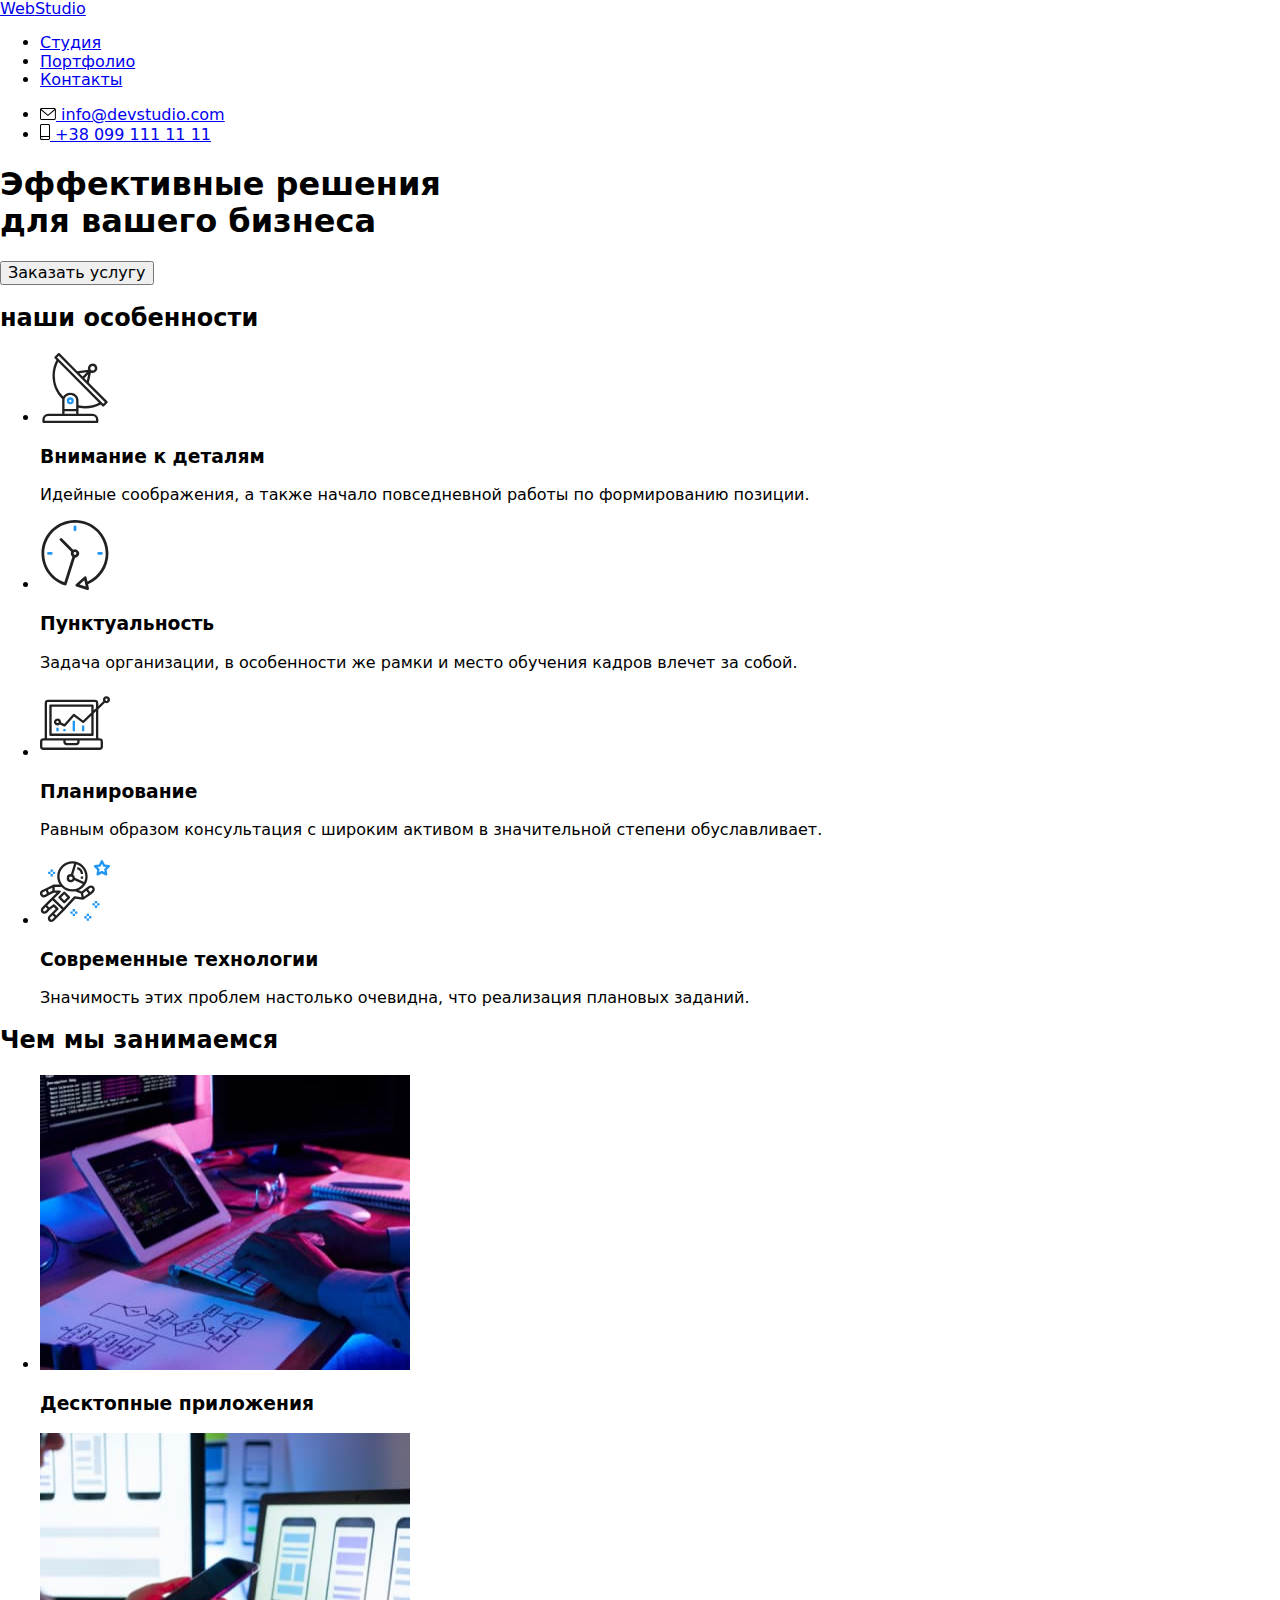
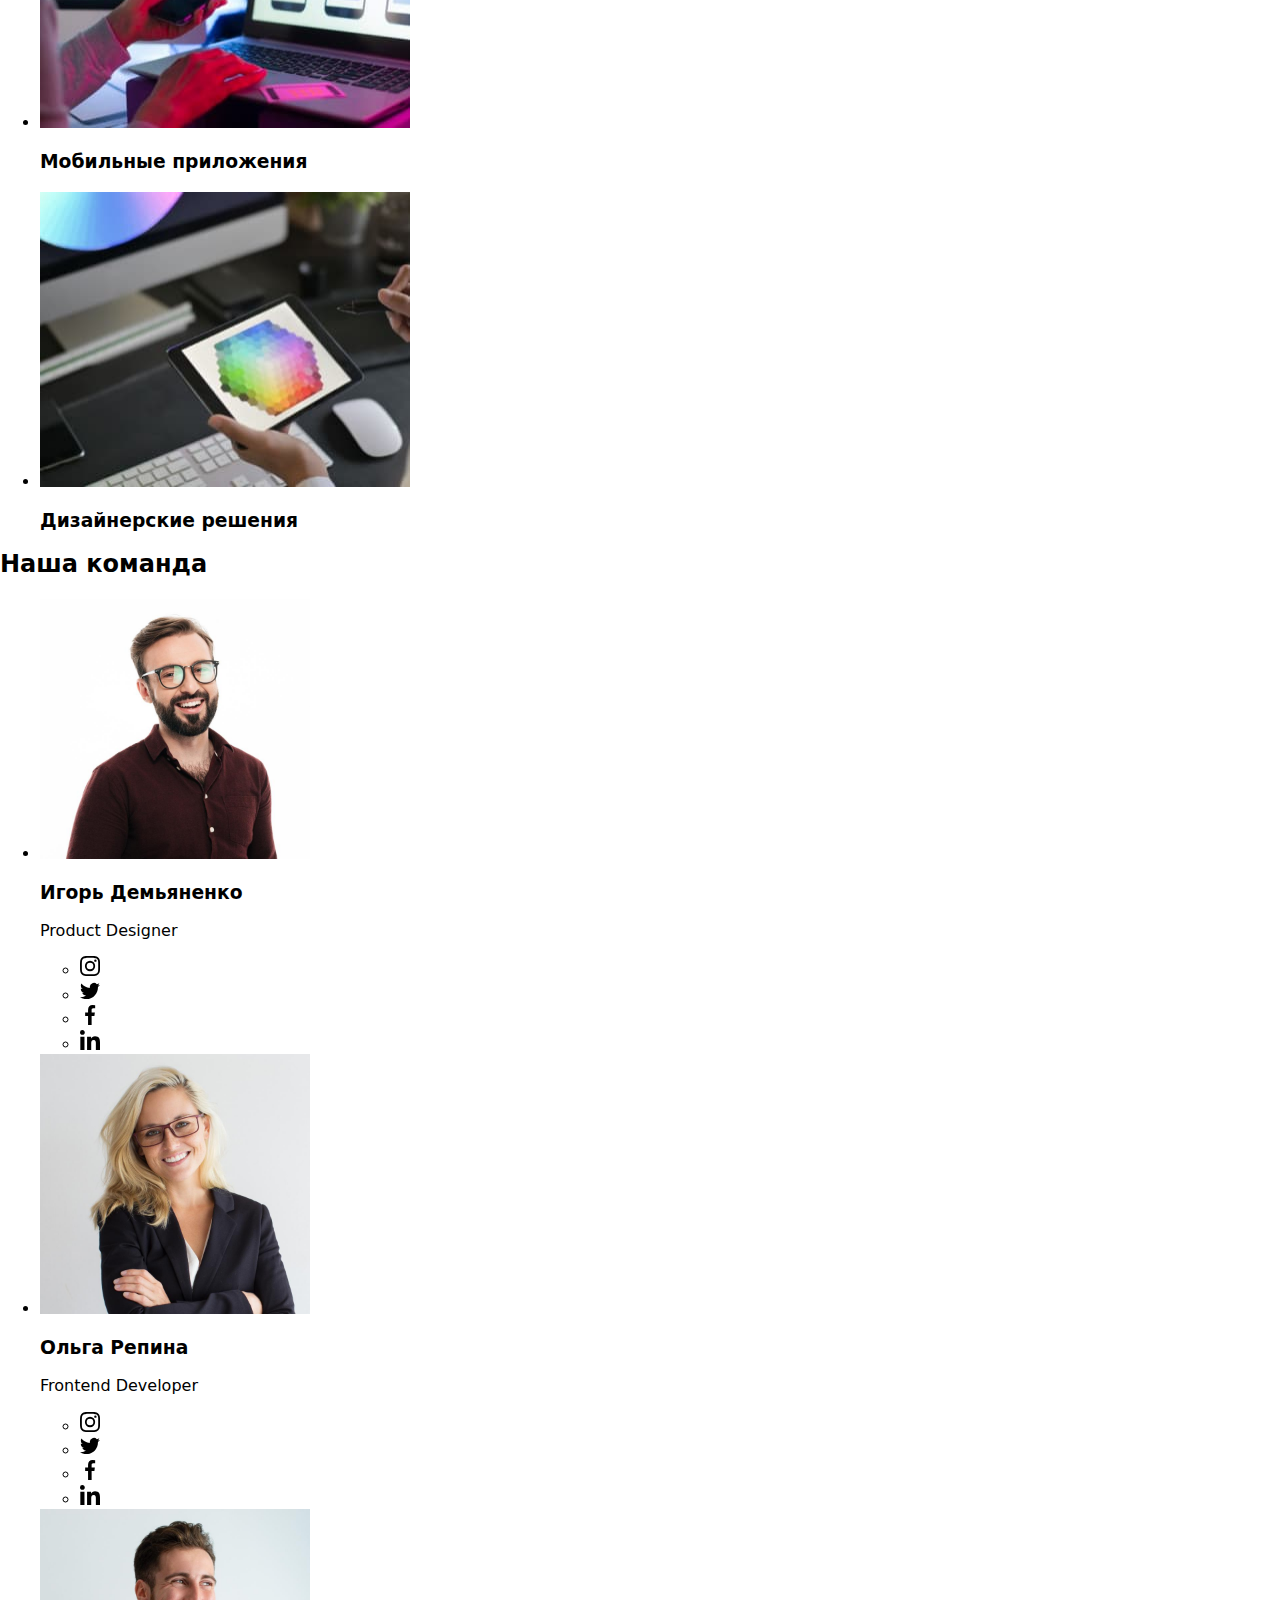
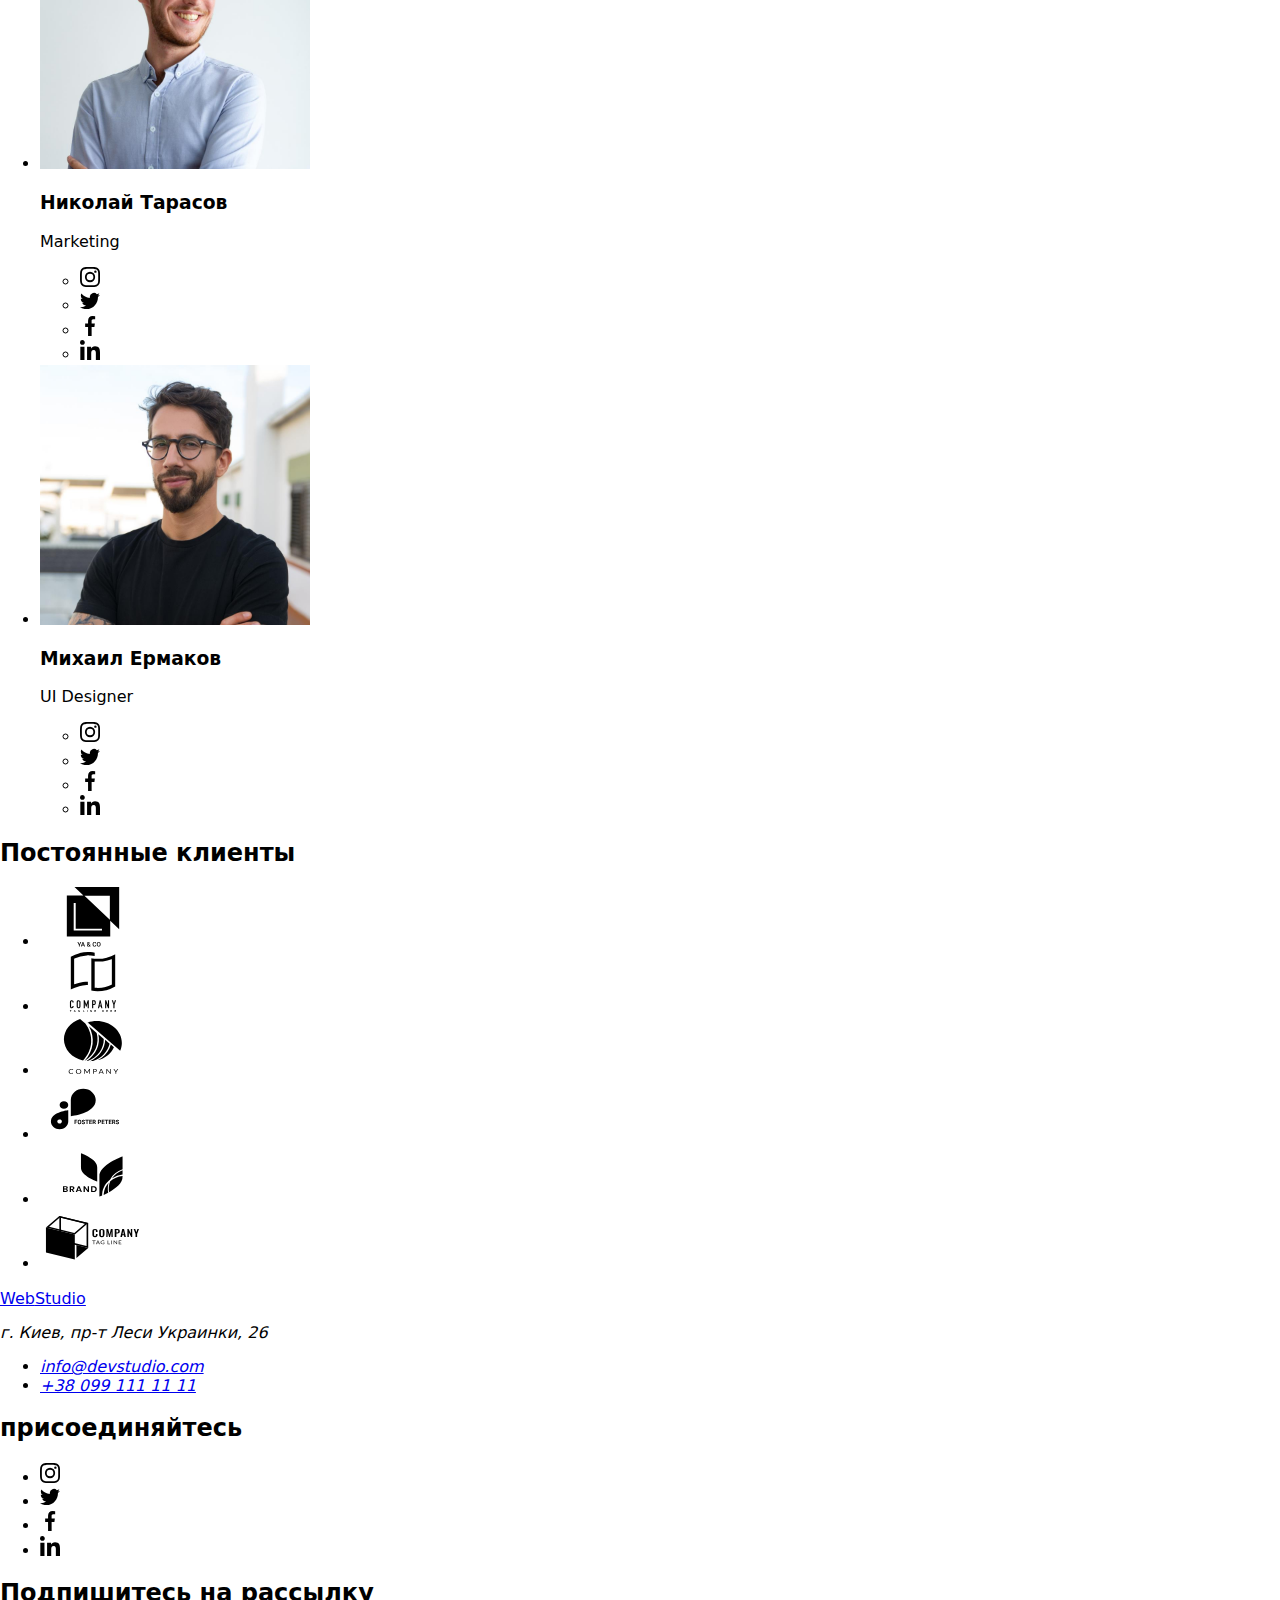
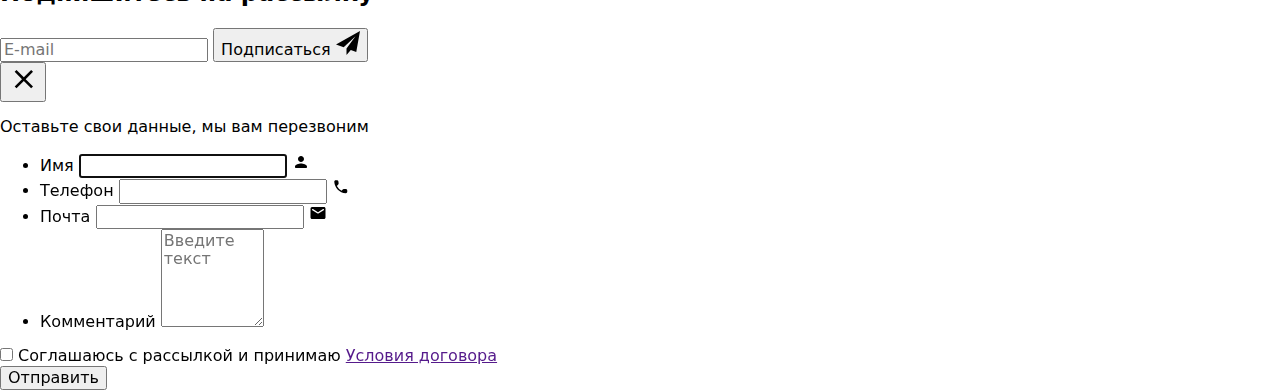
==== index.html @ 774d5e50 "17/06/22" ====
<!DOCTYPE html>
<html lang="ru">
  <head>
    <meta charset="UTF-8" />
    <meta http-equiv="X-UA-Compatible" content="IE=edge" />
    <meta name="viewport" content="width=device-width, initial-scale=1.0" />
    <link
      rel="stylesheet"
      href="https://cdnjs.cloudflare.com/ajax/libs/modern-normalize/1.1.0/modern-normalize.css"
    />
    <link rel="stylesheet" href="CSS/main.min.css" />
    <link rel="preconnect" href="https://fonts.googleapis.com" />
    <link rel="preconnect" href="https://fonts.gstatic.com" crossorigin />
    <link rel="preconnect" href="https://fonts.googleapis.com" />
    <link rel="preconnect" href="https://fonts.gstatic.com" crossorigin />
    <link rel="preconnect" href="https://fonts.googleapis.com" />
    <link rel="preconnect" href="https://fonts.gstatic.com" crossorigin />
    <link
      href="https://fonts.googleapis.com/css2?family=Raleway:wght@700&family=Roboto:wght@400;500;700;900&display=swap"
      rel="stylesheet"
    />
    <title>Home_work_7</title>
  </head>
  <body>
    <!--header-->
    <header class="header">
      <div class="header-container container">
        <a class="text-logo" href="./index.html">
          Web<span class="text-logo__black">Studio</span>
        </a>
        <nav>
          <ul class="navigate">
            <li class="navigate__item">
              <a href="./index.html" class="navigate__link active">Студия</a>
            </li>
            <li class="navigate__item">
              <a href="./portfolio.html" class="navigate__link">Портфолио</a>
            </li>
            <li class="navigate__item">
              <a href="#contacts" class="navigate__link">Контакты</a>
            </li>
          </ul>
        </nav>
        <ul class="header-contact">
          <li class="header-contact__item">
            <a class="header-contact__link" href="mailto:info@devstudio.com">
              <svg width="16" height="12" class="header-contact__icon">
                <use href="./images/sprite.svg#envelope"></use>
              </svg>
              info@devstudio.com</a
            >
          </li>
          <li class="header-contact__item">
            <a class="header-contact__link" href="tel:+380991111111"
              ><svg width="10" height="16" class="header-contact__icon">
                <use href="./images/sprite.svg#smartphone"></use>
              </svg>
              +38 099 111 11 11</a
            >
          </li>
        </ul>
      </div>
    </header>
    <main>
      <!--block with button-->
      <section class="section-main">
        <div class="container">
          <h1 class="section-main__title">
            Эффективные решения <br />
            для вашего бизнеса
          </h1>
          <button data-modal-open class="section-main__button" type="button">
            Заказать услугу
          </button>
        </div>
      </section>
      <!--difference-->
      <section class="section-difference">
        <div class="container">
          <h2 class="visually-hidden">наши особенности</h2>
          <ul class="differens-list">
            <li class="differens-list__item">
              <div class="differens-list__icon-box">
                <svg class="differens-list__icon" width="70" height="70">
                  <use href="./images/sprite.svg#antenna"></use>
                </svg>
              </div>
              <h3 class="differens-list__title">Внимание к деталям</h3>
              <p class="differens-list__paragraph">
                Идейные соображения, а также начало повседневной работы по
                формированию позиции.
              </p>
            </li>
            <li class="differens-list__item">
              <div class="differens-list__icon-box">
                <svg class="differens-list__icon" width="70" height="70">
                  <use href="./images/sprite.svg#clock"></use>
                </svg>
              </div>
              <h3 class="differens-list__title">Пунктуальность</h3>
              <p class="differens-list__paragraph">
                Задача организации, в особенности же рамки и место обучения
                кадров влечет за собой.
              </p>
            </li>
            <li class="differens-list__item">
              <div class="differens-list__icon-box">
                <svg class="differens-list__icon" width="70" height="70">
                  <use href="./images/sprite.svg#diagram"></use>
                </svg>
              </div>
              <h3 class="differens-list__title">Планирование</h3>
              <p class="differens-list__paragraph">
                Равным образом консультация с широким активом в значительной
                степени обуславливает.
              </p>
            </li>
            <li class="differens-list__item">
              <div class="differens-list__icon-box">
                <svg class="differens-list__icon" width="70" height="70">
                  <use href="./images/sprite.svg#astronaut"></use>
                </svg>
              </div>
              <h3 class="differens-list__title">Современные технологии</h3>
              <p class="differens-list__paragraph">
                Значимость этих проблем настолько очевидна, что реализация
                плановых заданий.
              </p>
            </li>
          </ul>
        </div>
      </section>
      <!--Чем мы занимаемся-->
      <section class="what-are-we-doing-section">
        <div class="container">
          <h2 class="what-are-we-doing-section__title">Чем мы занимаемся</h2>
          <ul class="what-are-we-doing-list">
            <li class="what-are-we-doing-list__item">
              <div class="what-are-we-doing-list__thumb">
                <img
                  class="what-are-diong-list__image"
                  src="images/coding.jpg"
                  alt="coding"
                  height="295"
                  width="370"
                />
                <div class="what-are-we-doing-list__text-box">
                  <h3 class="what-are-we-doing-list__text">
                    Десктопные приложения
                  </h3>
                </div>
              </div>
            </li>
            <li class="what-are-we-doing-list__item">
              <div class="what-are-we-doing-list__thumb">
                <img
                  class="what-are-diong-list__image"
                  src="images/mobile-dev.jpg"
                  height="295"
                  width="370"
                  alt="mobile develop"
                />
                <div class="what-are-we-doing-list__text-box">
                  <h3 class="what-are-we-doing-list__text">
                    Мобильные приложения
                  </h3>
                </div>
              </div>
            </li>
            <li class="what-are-we-doing-list__item">
              <div class="what-are-we-doing-list__thumb">
                <img
                  class="what-are-diong-list__image"
                  src="images/color-palet.jpg "
                  height="295"
                  width="370"
                  alt="creative-artist-web-design-with-working-colour-selection-graphic-tablet"
                />
                <div class="what-are-we-doing-list__text-box">
                  <h3 class="what-are-we-doing-list__text">
                    Дизайнерские решения
                  </h3>
                </div>
              </div>
            </li>
          </ul>
        </div>
      </section>
      <!--team-->
      <section class="section-team">
        <div class="container">
          <h2 class="section-team__header">Наша команда</h2>
          <ul class="team-list">
            <li class="team-list__item">
              <img
                class="team-list__photo"
                src="images/igor_demjanenko.jpg"
                height="260"
                width="270"
                alt="demjanenko.jpg"
              />
              <div class="team-list__co-worker-info">
                <h3 class="team-list__co-worker-name">Игорь Демьяненко</h3>
                <p class="team-list__co-worker-position" lang="en">
                  Product Designer
                </p>
                <ul class="team-social">
                  <li class="team-social__item">
                    <a class="team-social__logo" href="">
                      <svg width="20" height="20" class="team-social__icon">
                        <use href="./images/sprite.svg#instagram1"></use>
                      </svg>
                    </a>
                  </li>
                  <li class="team-social__item">
                    <a class="team-social__logo" href="">
                      <svg width="20" height="20" class="team-social__icon">
                        <use href="./images/sprite.svg#twitter1"></use>
                      </svg>
                    </a>
                  </li>
                  <li class="team-social__item">
                    <a class="team-social__logo" href="">
                      <svg width="20" height="20" class="team-social__icon">
                        <use href="./images/sprite.svg#facebook1"></use>
                      </svg>
                    </a>
                  </li>
                  <li class="team-social__item">
                    <a class="team-social__logo" href="">
                      <svg width="20" height="20" class="team-social__icon">
                        <use href="./images/sprite.svg#linkedin1"></use>
                      </svg>
                    </a>
                  </li>
                </ul>
              </div>
            </li>
            <li class="team-list__item">
              <img
                class="team-list__photo"
                src="images/olga_repina.jpg"
                height="260"
                width="270"
                alt="olga_repina"
              />
              <div class="team-list__co-worker-info">
                <h3 class="team-list__co-worker-name">Ольга Репина</h3>
                <p class="team-list__co-worker-position" lang="en">
                  Frontend Developer
                </p>
                <ul class="team-social list">
                  <li class="team-social__item">
                    <a class="team-social__logo" href="">
                      <svg width="20" height="20" class="team-social__icon">
                        <use href="./images/sprite.svg#instagram1"></use>
                      </svg>
                    </a>
                  </li>
                  <li class="team-social__item">
                    <a class="team-social__logo" href="">
                      <svg width="20" height="20" class="team-social__icon">
                        <use href="./images/sprite.svg#twitter1"></use>
                      </svg>
                    </a>
                  </li>
                  <li class="team-social__item">
                    <a class="team-social__logo" href="">
                      <svg width="20" height="20" class="team-social__icon">
                        <use href="./images/sprite.svg#facebook1"></use>
                      </svg>
                    </a>
                  </li>
                  <li class="team-social__item">
                    <a class="team-social__logo" href="">
                      <svg width="20" height="20" class="team-social__icon">
                        <use href="./images/sprite.svg#linkedin1"></use>
                      </svg>
                    </a>
                  </li>
                </ul>
              </div>
            </li>
            <li class="team-list__item">
              <img
                class="team-list__photo"
                src="images/nikolay_tarasov.jpg"
                height="260"
                width="270"
                alt="nikolay_tarasov"
              />
              <div class="team-list__co-worker-info">
                <h3 class="team-list__co-worker-name">Николай Тарасов</h3>
                <p class="team-list__co-worker-position" lang="en">Marketing</p>
                <ul class="team-social list">
                  <li class="team-social__item">
                    <a class="team-social__logo" href="">
                      <svg width="20" height="20" class="team-social__icon">
                        <use href="./images/sprite.svg#instagram1"></use>
                      </svg>
                    </a>
                  </li>
                  <li class="team-social__item">
                    <a class="team-social__logo" href="">
                      <svg width="20" height="20" class="team-social__icon">
                        <use href="./images/sprite.svg#twitter1"></use>
                      </svg>
                    </a>
                  </li>
                  <li class="team-social__item">
                    <a class="team-social__logo" href="">
                      <svg width="20" height="20" class="team-social__icon">
                        <use href="./images/sprite.svg#facebook1"></use>
                      </svg>
                    </a>
                  </li>
                  <li class="team-social__item">
                    <a class="team-social__logo" href="">
                      <svg width="20" height="20" class="team-social__icon">
                        <use href="./images/sprite.svg#linkedin1"></use>
                      </svg>
                    </a>
                  </li>
                </ul>
              </div>
            </li>
            <li class="team-list__item">
              <img
                class="team-list__photo"
                src="images/mihail_ermakov.jpg"
                height="260"
                width="270"
                alt="mihail_ermakov"
              />
              <div class="team-list__co-worker-info">
                <h3 class="team-list__co-worker-name">Михаил Ермаков</h3>
                <p class="team-list__co-worker-position" lang="en">
                  UI Designer
                </p>
                <ul class="team-social list">
                  <li class="team-social__item">
                    <a class="team-social__logo" href="">
                      <svg width="20" height="20" class="team-social__icon">
                        <use href="./images/sprite.svg#instagram1"></use>
                      </svg>
                    </a>
                  </li>
                  <li class="team-social__item">
                    <a class="team-social__logo" href="">
                      <svg width="20" height="20" class="team-social__icon">
                        <use href="./images/sprite.svg#twitter1"></use>
                      </svg>
                    </a>
                  </li>
                  <li class="team-social__item">
                    <a class="team-social__logo" href="">
                      <svg width="20" height="20" class="team-social__icon">
                        <use href="./images/sprite.svg#facebook1"></use>
                      </svg>
                    </a>
                  </li>
                  <li class="team-social__item">
                    <a class="team-social__logo" href="">
                      <svg width="20" height="20" class="team-social__icon">
                        <use href="./images/sprite.svg#linkedin1"></use>
                      </svg>
                    </a>
                  </li>
                </ul>
              </div>
            </li>
          </ul>
        </div>
      </section>
      <section class="section-clients">
        <div class="container">
          <h2 class="section-clients__title">Постоянные клиенты</h2>
          <ul class="our-clients-list">
            <li class="our-clients-list__item">
              <a class="our-clients-list__link" href="">
                <svg width="106" height="60" class="our-clients-list__logo">
                  <use href="./images/sprite.svg#client1-logo"></use>
                </svg>
              </a>
            </li>
            <li class="our-clients-list__item">
              <a class="our-clients-list__link" href="">
                <svg width="106" height="60" class="our-clients-list__logo">
                  <use href="./images/sprite.svg#client2-logo"></use>
                </svg>
              </a>
            </li>
            <li class="our-clients-list__item">
              <a class="our-clients-list__link" href="">
                <svg width="106" height="60" class="our-clients-list__logo">
                  <use href="./images/sprite.svg#client3-logo"></use>
                </svg>
              </a>
            </li>
            <li class="our-clients-list__item">
              <a class="our-clients-list__link" href="">
                <svg width="106" height="60" class="our-clients-list__logo">
                  <use href="./images/sprite.svg#client4-logo"></use>
                </svg>
              </a>
            </li>
            <li class="our-clients-list__item">
              <a class="our-clients-list__link" href="">
                <svg width="106" height="60" class="our-clients-list__logo">
                  <use href="./images/sprite.svg#client5-logo"></use>
                </svg>
              </a>
            </li>
            <li class="our-clients-list__item">
              <a class="our-clients-list__link" href="">
                <svg width="106" height="60" class="our-clients-list__logo">
                  <use href="./images/sprite.svg#client6-logo"></use>
                </svg>
              </a>
            </li>
          </ul>
        </div>
      </section>
    </main>
    <!--footer-->
    <footer class="footer">
      <div class="footer-container">
        <div class="footer-contact-block">
          <a
            class="text-logo footer-contact-block__text-logo"
            href="./index.html"
          >
            Web<span class="text-logo--white-color">Studio</span>
          </a>
          <address class="footer-contact-address">
            <p class="footer-contact-address__phisical-address">
              г. Киев, пр-т Леси Украинки, 26
            </p>
            <ul class="footer-contact-address-list">
              <li class="footer-contact-address-list__contact-item">
                <a
                  class="footer-contact-address-list__contact-link"
                  href="mailto:info@devstudio.com"
                  >info@devstudio.com</a
                >
              </li>
              <li class="footer-contact-address-list__contact-item">
                <a
                  class="footer-contact-address-list__contact-link"
                  href="tel:+380991111111"
                  >+38 099 111 11 11</a
                >
              </li>
            </ul>
          </address>
        </div>
        <div class="invite-footer">
          <h2 class="invite-footer__title">присоединяйтесь</h2>
          <ul class="invite-footer__list list">
            <li class="item">
              <a class="social-link-invite" href="">
                <svg width="20" height="20" class="social-link-invite__icon">
                  <use href="./images/sprite.svg#instagram1"></use>
                </svg>
              </a>
            </li>
            <li class="item">
              <a class="social-link-invite" href="">
                <svg width="20" height="20" class="social-link-invite__icon">
                  <use href="./images/sprite.svg#twitter1"></use>
                </svg>
              </a>
            </li>
            <li class="item">
              <a class="social-link-invite" href="">
                <svg width="20" height="20" class="social-link-invite__icon">
                  <use href="./images/sprite.svg#facebook1"></use>
                </svg>
              </a>
            </li>
            <li class="item">
              <a class="social-link-invite" href="">
                <svg width="20" height="20" class="social-link-invite__icon">
                  <use href="./images/sprite.svg#linkedin1"></use>
                </svg>
              </a>
            </li>
          </ul>
        </div>
        <form class="footer-subscribe-form">
          <h2 class="footer-subscribe-form__title">Подпишитесь на рассылку</h2>

          <div class="footer-subscribe-form__block">
            <input
              type="email"
              name="mail"
              id="mail"
              placeholder="E-mail"
              class="footer-subscribe-form__input"
            />
            <button class="button-footer" type="submit">
              Подписаться
              <svg class="button-footer__icon" width="24" height="24">
                <use href="./images/sprite.svg#icon-send"></use>
              </svg>
            </button>
          </div>
        </form>
      </div>
    </footer>
    <div data-modal class="backdrop is-hidden">
      <div class="modal">
        <button data-modal-close class="modal__close-button" type="button">
          <svg class="btn-modal-close__icon" width="30" height="30">
            <use href="./images/sprite.svg#close-ico"></use>
          </svg>
        </button>
        <form class="modal-form">
          <p class="modal-form__header">
            Оставьте свои данные, мы вам перезвоним
          </p>
          <ul class="modal-form__list">
            <li class="modal-form__item">
              <label class="modal-form__lable" for="name">Имя</label>
              <input
                class="modal-form__input"
                type="text"
                name="name"
                id="name"
                autofocus
              />
              <svg
                class="modal-form__modal-contact-icon"
                width="18"
                height="18"
              >
                <use href="./images/sprite.svg#icon-person-ico"></use>
              </svg>
            </li>
            <li class="modal-form__item">
              <label class="modal-form__lable for="tel">Телефон</label>
              <input
                class="modal-form__input"
                type="tel"
                name="tel"
                id="tel"
                placeholder=""
              />
              <svg
                class="modal-form__modal-contact-icon"
                width="18"
                height="18"
              >
                <use href="./images/sprite.svg#icon-phone-ico"></use>
              </svg>
            </li>
            <li class="modal-form__item">
              <label class="modal-form__lable for="e-mail">Почта</label>
              <input
                class="modal-form__input"
                type="email"
                name="mail"
                id="e-mail"
                placeholder=""
              />
              <svg
                class="modal-form__modal-contact-icon"
                width="18"
                height="18"
              >
                <use href="./images/sprite.svg#icon-email-ico"></use>
              </svg>
            </li>
            <li class="modal-form__item">
              <label class="modal-form__lable for="comment">Комментарий</label>
              <textarea
                rows="5"
                cols="10"
                class="modal-form__comment"
                name="comment"
                id="comment"
                placeholder="Введите текст"
              ></textarea>
            </li>
          </ul>
          <div class="check-box-modal">
            <label class="check-box-modal__text">
              <input class="check-box-modal__checkbox visually-hidden" type="checkbox" name="policy" />
              <span class="check-box-modal__icon-check"> </span> Соглашаюсь с рассылкой и
              принимаю <a class="check-box-modal__link" href=""> Условия договора</a></label
            >
          </div>
          <button class="modal-form-button-submit" type="submit">
            Отправить
          </button>
        </form>
      </div>
    </div>
    <script src="./js/modal.js"></script>
  </body>
</html>
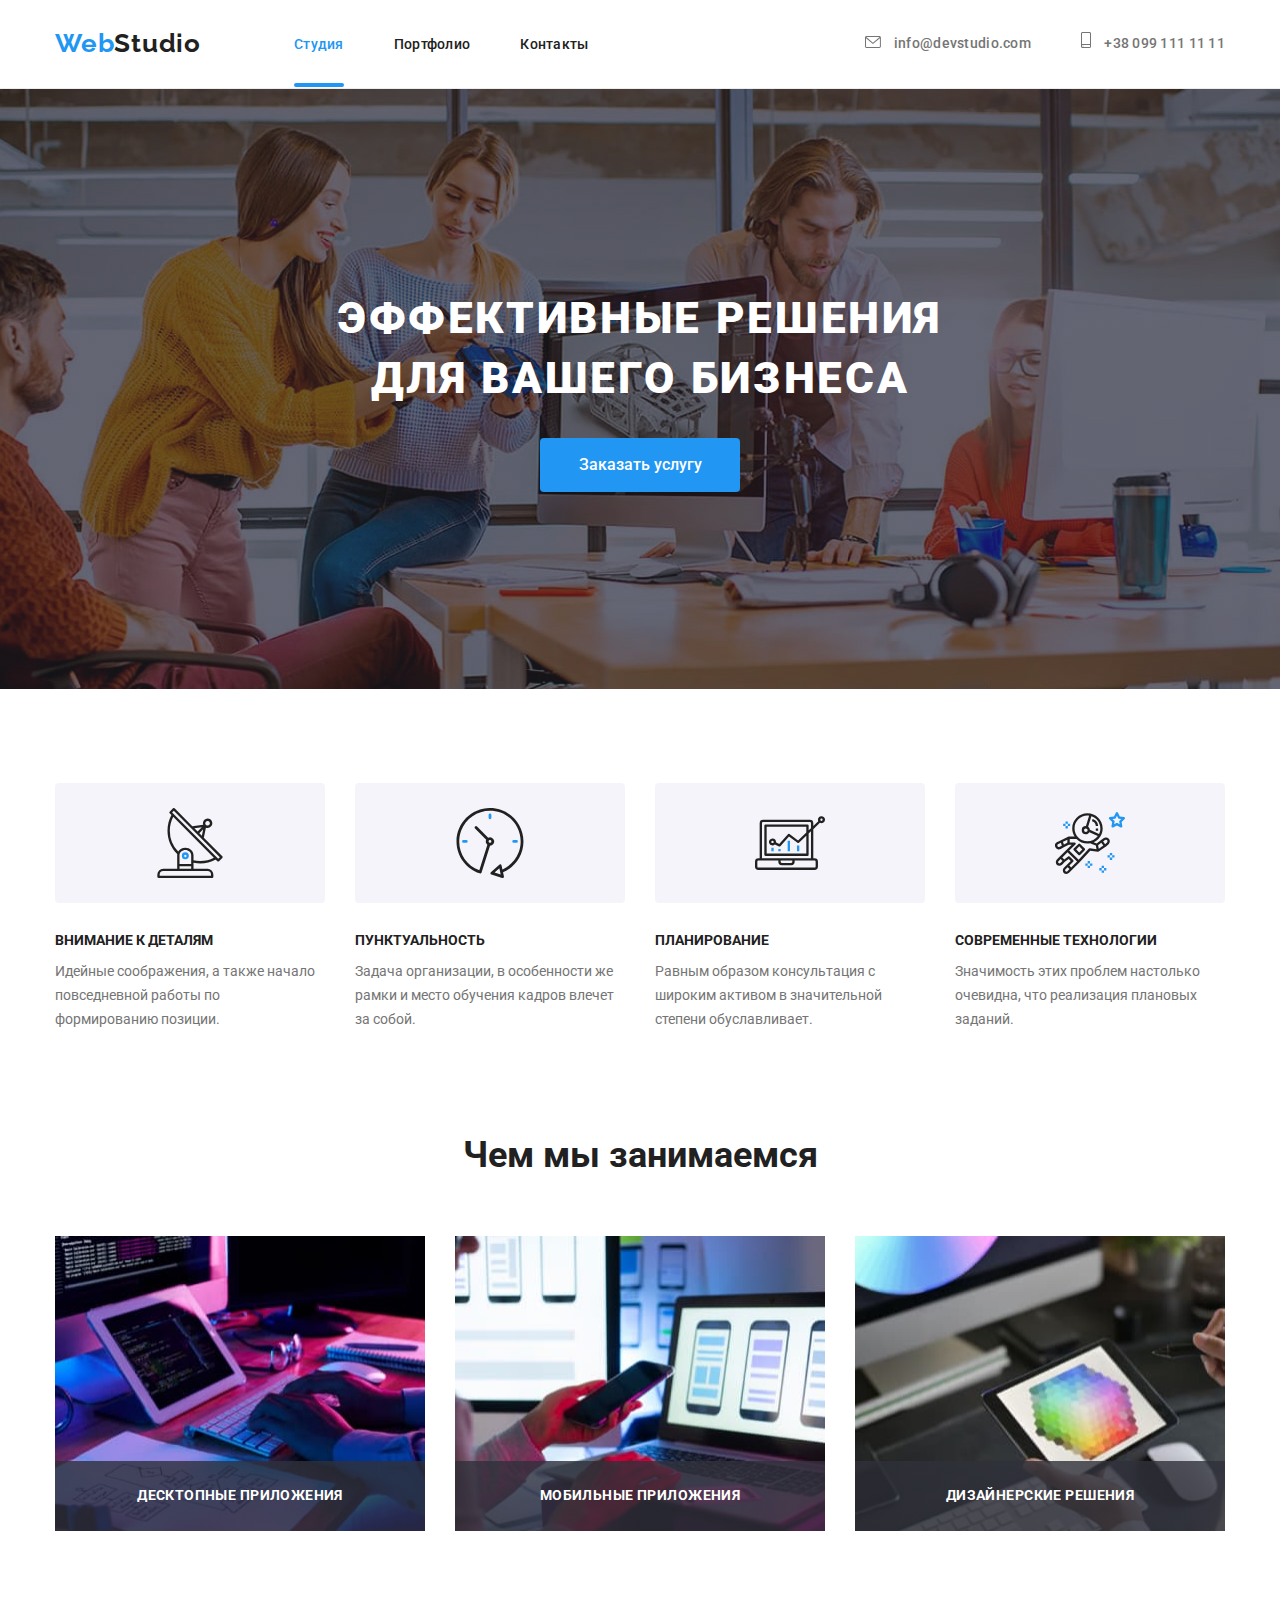
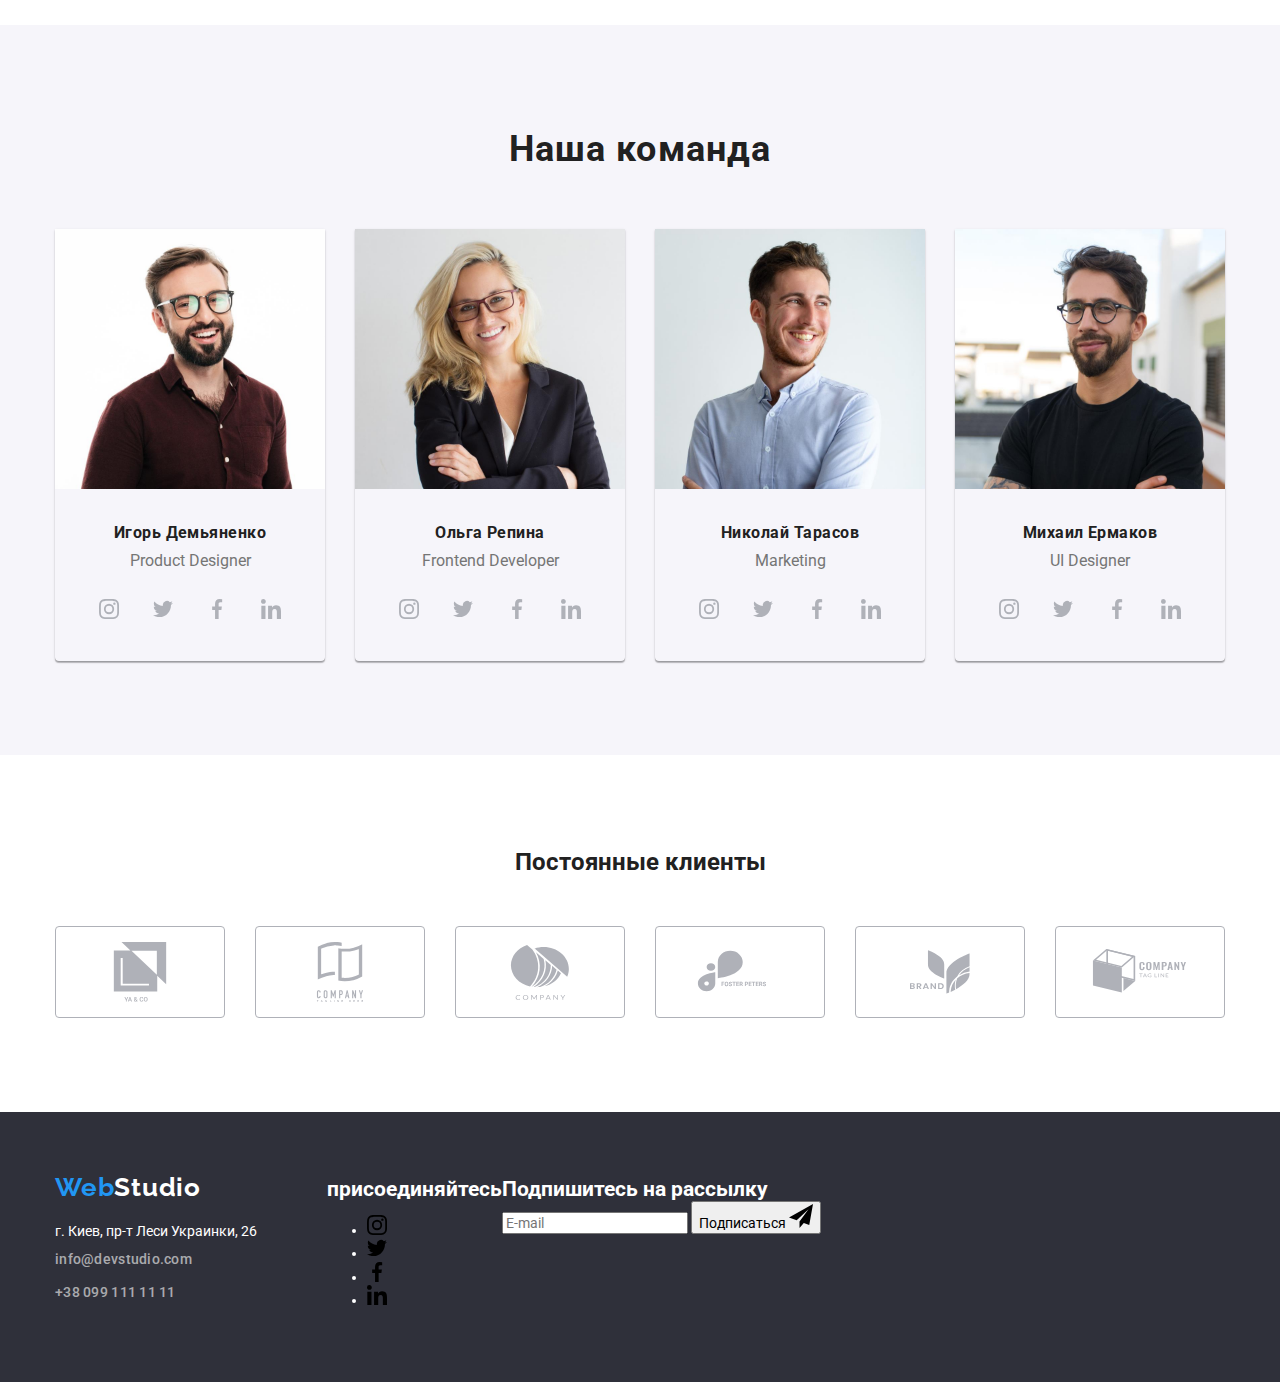
==== commit 4e379e35: "fix link to ./css/main.min.css" ====
--- a/index.html
+++ b/index.html
@@ -8,7 +8,7 @@
       rel="stylesheet"
       href="https://cdnjs.cloudflare.com/ajax/libs/modern-normalize/1.1.0/modern-normalize.css"
     />
-    <link rel="stylesheet" href="CSS/main.min.css" />
+    <link rel="stylesheet" href="./css/main.min.css" />
     <link rel="preconnect" href="https://fonts.googleapis.com" />
     <link rel="preconnect" href="https://fonts.gstatic.com" crossorigin />
     <link rel="preconnect" href="https://fonts.googleapis.com" />
--- a/css/main.min.css
+++ b/css/main.min.css
@@ -0,0 +1,2 @@
+html{-webkit-box-sizing:border-box;box-sizing:border-box}*,*::before,*::after{-webkit-box-sizing:inherit;box-sizing:inherit}h1,h2,h3,p{margin:0}.navigate,.header-contact,.footer-contact-address-list,.differens-list,.what-are-we-doing-list,.team-list,.team-social,.our-clients-list,.modal-form__list{list-style:none;padding:0;margin:0}.visually-hidden{position:absolute;width:1px;height:1px;margin:-1px;border:0;padding:0;white-space:nowrap;-webkit-clip-path:inset(100%);clip-path:inset(100%);clip:rect(0 0 0 0);overflow:hidden}.what-are-we-doing-section,.section-team,.section-clients{padding-top:94px;padding-bottom:94px}body{font-family:"roboto", "sans-serif";background-color:var(--main-bg-color);color:#212121;margin:0}.header{border-bottom:1px solid #ececec}.header-container{display:-webkit-box;display:-ms-flexbox;display:flex;-webkit-box-align:center;-ms-flex-align:center;align-items:center}.container{width:1200px;margin:0 auto;padding-left:15px;padding-right:15px;text-align:center}.text-logo{color:#2196f3;font-family:raleway;font-weight:700;font-size:26px;line-height:1.2;letter-spacing:0.03em;text-decoration:none;margin-right:93px}.text-logo__black{color:#212121}.navigate{display:-webkit-box;display:-ms-flexbox;display:flex}.navigate__item:not(:last-child){margin-right:50px}.navigate__link{color:#212121;font-weight:500;font-size:14px;line-height:1.14;letter-spacing:0.02em;text-decoration:none;padding-top:32px;padding-bottom:32px;-webkit-transition:color cubic-bezier(0.4, 0, 0.2, 1) 250ms;transition:color cubic-bezier(0.4, 0, 0.2, 1) 250ms}.navigate__link:hover,.navigate__link:focus{color:#2196f3}.active{position:relative;color:#2196f3}.active::after{position:absolute;bottom:-3px;content:"";display:block;width:100%;height:4px;border-radius:2px;background-color:#2196f3}.header-contact{display:-webkit-box;display:-ms-flexbox;display:flex;margin-left:auto}.header-contact__item:not(:last-child){margin-right:50px}.header-contact__link{display:block;font-weight:500;font-size:14px;line-height:1.7;letter-spacing:0.02em;text-decoration:none;padding-top:32px;padding-bottom:32px;-webkit-transition:color 250ms cubic-bezier(0.4, 0, 0.2, 1);transition:color 250ms cubic-bezier(0.4, 0, 0.2, 1);color:#757575}.header-contact__link:focus,.header-contact__link:hover{color:#2196f3}.header-contact__icon{fill:currentColor;margin-right:10px;padding:0px;-webkit-transition:fill 250ms cubic-bezier(0.4, 0, 0.2, 1);transition:fill 250ms cubic-bezier(0.4, 0, 0.2, 1)}.header-contact__icon:hover{fill:#2196f3}.section-main{background-color:#2f303a;color:#fff;font-size:44px;line-height:1.36;font-weight:900;letter-spacing:0.06em;text-align:center;padding-top:200px;padding-bottom:200px;max-width:1600px;height:600px;margin-left:auto;margin-right:auto;background-image:-webkit-gradient(linear, left top, right top, from(rgba(47,48,58,0.4)), to(rgba(47,48,58,0.4))),url(../images/team-working.jpg);background-image:linear-gradient(to right, rgba(47,48,58,0.4), rgba(47,48,58,0.4)),url(../images/team-working.jpg);background-repeat:no-repeat;background-position:center;background-size:cover}.section-main__title{font-size:44px;font-size:44px;line-height:1.36;font-weight:900;letter-spacing:0.06em;text-transform:uppercase;text-align:center}.section-main__button{font-family:inherit;color:var(--title-text-color);border-color:transparent;font-weight:500;font-size:16px;line-height:1.87;cursor:pointer;text-decoration:none;padding:10px 32px;margin-top:30px;min-width:200px;min-height:50px;text-align:center;border-radius:4px;-webkit-transition:color 250ms cubic-bezier(0.4, 0, 0.2, 1),background-color 250ms cubic-bezier(0.4, 0, 0.2, 1),-webkit-box-shadow 250ms cubic-bezier(0.4, 0, 0.2, 1);transition:color 250ms cubic-bezier(0.4, 0, 0.2, 1),background-color 250ms cubic-bezier(0.4, 0, 0.2, 1),-webkit-box-shadow 250ms cubic-bezier(0.4, 0, 0.2, 1);transition:color 250ms cubic-bezier(0.4, 0, 0.2, 1),background-color 250ms cubic-bezier(0.4, 0, 0.2, 1),box-shadow 250ms cubic-bezier(0.4, 0, 0.2, 1);transition:color 250ms cubic-bezier(0.4, 0, 0.2, 1),background-color 250ms cubic-bezier(0.4, 0, 0.2, 1),box-shadow 250ms cubic-bezier(0.4, 0, 0.2, 1),-webkit-box-shadow 250ms cubic-bezier(0.4, 0, 0.2, 1);color:#fff;background-color:#2196f3}.section-main__button:hover,.section-main__button:focus{background-color:#188ce8}.footer{background-color:#2f303a;color:#fff;font-size:14px;display:block;padding-top:60px;padding-bottom:60px}.footer-container{width:1200px;margin:0 auto;padding-left:15px;padding-right:15px;display:-webkit-box;display:-ms-flexbox;display:flex;-webkit-box-align:baseline;-ms-flex-align:baseline;align-items:baseline}.footer-contact-block{margin-right:70px}.footer-contact-block__text-logo{display:block;margin-right:0;margin-bottom:20px}.text-logo--white-color{color:#fff}.footer-contact-address{display:block;font-style:normal}.footer-contact-address__phisical-address{color:#fff;text-align:left;margin-bottom:9px}.footer-contact-address-list{color:rgba(255,255,255,0.6);text-align:left;display:inline}.footer-contact-address-list__contact-item:not(:last-child){margin-bottom:9px}.footer-contact-address-list__contact-link{color:inherit;display:block;font-weight:500;font-size:14px;line-height:1.7;letter-spacing:0.02em;text-decoration:none;-webkit-transition:color 250ms cubic-bezier(0.4, 0, 0.2, 1);transition:color 250ms cubic-bezier(0.4, 0, 0.2, 1)}.footer-contact-address-list__contact-link:hover,.footer-contact-address-list__contact-link:focus{color:#2196f3}.input-mail-footer:focus{border-color:#2196f3;outline:none}.section-difference{padding-top:94px;padding-bottom:0px}.differens-list{display:-webkit-box;display:-ms-flexbox;display:flex;text-align:start;-webkit-box-pack:justify;-ms-flex-pack:justify;justify-content:space-between}.differens-list__item:not(:last-child){margin-right:30px}.differens-list__icon-box{width:270px;height:120px;background-size:content;background-repeat:no-repeat;background-color:#f5f4fa;border-radius:4px;background-position:center;margin-bottom:30px;display:-webkit-box;display:-ms-flexbox;display:flex;-webkit-box-align:center;-ms-flex-align:center;align-items:center;-webkit-box-pack:center;-ms-flex-pack:center;justify-content:center}.differens-list__title{color:#212121;line-height:1.14;font-size:14px;font-weight:700;text-transform:uppercase;margin-bottom:10px}.differens-list__paragraph{color:#757575;line-height:1.73;font-size:14px}.what-are-we-doing-section__title{margin-bottom:50px;font-weight:700;font-size:36px;line-height:1.67}.what-are-we-doing-list{display:-webkit-box;display:-ms-flexbox;display:flex;-webkit-box-pack:justify;-ms-flex-pack:justify;justify-content:space-between}.what-are-we-doing-list__item:not(:last-child){margin-right:30px}.what-are-we-doing-list__item{width:100%}.what-are-we-doing-list__thumb{position:relative;display:-webkit-box;display:-ms-flexbox;display:flex}.what-are-we-doing-list__text-box{width:100%;position:absolute;left:0;bottom:0;letter-spacing:3%;width:370px;height:70px;background-image:-webkit-gradient(linear, left top, right top, from(rgba(47,48,58,0.8)), to(rgba(47,48,58,0.8)));background-image:linear-gradient(to right, rgba(47,48,58,0.8), rgba(47,48,58,0.8))}.what-are-we-doing-list__text{text-transform:uppercase;color:#fff;font-size:14px;line-height:1.14;white-space:nowrap;letter-spacing:0.42px;position:absolute;top:50%;left:50%;-webkit-transform:translate(-50%, -50%);transform:translate(-50%, -50%)}.section-team{background-color:hwb(250 96% 2%)}.section-team__header{color:#212121;letter-spacing:0.03em;text-align:center;margin-bottom:50px;font-weight:700;font-size:36px;line-height:1.67}.team-list{display:-webkit-box;display:-ms-flexbox;display:flex;-webkit-box-align:center;-ms-flex-align:center;align-items:center}.team-list__item:not(:last-child){margin-right:30px}.team-list__item{-webkit-box-shadow:0px 1px 3px rgba(0,0,0,0.12),0px 1px 1px rgba(0,0,0,0.14),0px 2px 1px rgba(0,0,0,0.2);box-shadow:0px 1px 3px rgba(0,0,0,0.12),0px 1px 1px rgba(0,0,0,0.14),0px 2px 1px rgba(0,0,0,0.2);border-radius:0px 0px 4px 4px}.team-list__co-worker-info{padding-top:30px;padding-bottom:30px}.team-list__co-worker-name{margin-bottom:10px;color:#212121;font-size:16px;line-height:1.2;letter-spacing:0.03em;text-align:center}.team-list__co-worker-position{color:#757575;margin-bottom:16px}.team-social{display:-webkit-box;display:-ms-flexbox;display:flex;-webkit-box-pack:center;-ms-flex-pack:center;justify-content:center}.team-social__item:not(:last-child){margin-right:10px}.team-social__logo{width:44px;height:44px;border-radius:50%;display:-webkit-box;display:-ms-flexbox;display:flex;-webkit-box-pack:center;-ms-flex-pack:center;justify-content:center;-webkit-box-align:center;-ms-flex-align:center;align-items:center;color:#afb1b8;-webkit-transition:background-color 250ms cubic-bezier(0.4, 0, 0.2, 1),color 250ms cubic-bezier(0.4, 0, 0.2, 1);transition:background-color 250ms cubic-bezier(0.4, 0, 0.2, 1),color 250ms cubic-bezier(0.4, 0, 0.2, 1)}.team-social__logo:hover,.team-social__logo:focus{fill:currentColor;color:#fff;background-color:#2196f3}.team-social__icon{fill:currentColor}.section-clients__title{margin-bottom:50px}.our-clients-list{padding:none;display:-webkit-box;display:-ms-flexbox;display:flex}.our-clients-list__item:not(:last-child){margin-right:30px}.our-clients-list__link{width:170px;height:92px;display:-webkit-box;display:-ms-flexbox;display:flex;-webkit-box-pack:center;-ms-flex-pack:center;justify-content:center;-webkit-box-align:center;-ms-flex-align:center;align-items:center;border:1px solid #afb1b8;-webkit-box-sizing:border-box;box-sizing:border-box;border-radius:4px;color:#afb1b8;-webkit-transition:color 250ms cubic-bezier(0.4, 0, 0.2, 1),border 250ms cubic-bezier(0.4, 0, 0.2, 1);transition:color 250ms cubic-bezier(0.4, 0, 0.2, 1),border 250ms cubic-bezier(0.4, 0, 0.2, 1)}.our-clients-list__link:hover,.our-clients-list__link:focus{border:1px solid #2196f3;color:#2196f3}.our-clients-list__logo{fill:currentColor;border:currentColor}.backdrop{position:fixed;top:0;left:0;width:100%;height:100%;visibility:none;opacity:1;background-color:rgba(0,0,0,0.2);-webkit-transition:opacity 250ms cubic-bezier(0.4, 0, 0.2, 1),visibility 250ms cubic-bezier(0.4, 0, 0.2, 1);transition:opacity 250ms cubic-bezier(0.4, 0, 0.2, 1),visibility 250ms cubic-bezier(0.4, 0, 0.2, 1)}.backdrop.is-hidden{opacity:0;visibility:hidden;pointer-events:none}.is-hidden .modal{-webkit-transform:translate(-50%, -50%);transform:translate(-50%, -50%)}.modal{position:absolute;top:50%;left:50%;-webkit-transform:-50%,-50%;transform:-50%,-50%;width:528px;height:581px;background-color:#fff;-webkit-box-shadow:0px 1px 3px rgba(0,0,0,0.12),0px 1px 1px rgba(0,0,0,0.14),0px 2px 1px rgba(0,0,0,0.2);box-shadow:0px 1px 3px rgba(0,0,0,0.12),0px 1px 1px rgba(0,0,0,0.14),0px 2px 1px rgba(0,0,0,0.2);border-radius:4px;-webkit-transform:translate(-50%, -50%);transform:translate(-50%, -50%);-webkit-transition:-webkit-transform var(--duration) var(--timing-function);transition:-webkit-transform var(--duration) var(--timing-function);transition:transform var(--duration) var(--timing-function);transition:transform var(--duration) var(--timing-function), -webkit-transform var(--duration) var(--timing-function)}.modal__close-button{position:absolute;top:8px;right:8px;display:-webkit-box;display:-ms-flexbox;display:flex;-webkit-box-align:center;-ms-flex-align:center;align-items:center;-webkit-box-pack:center;-ms-flex-pack:center;justify-content:center;padding:0;width:30px;height:30px;background-color:#fff;border:1px solid rgba(0,0,0,0.1);border-radius:50%;cursor:pointer;-webkit-transition:fill 250ms cubic-bezier(0.4, 0, 0.2, 1);transition:fill 250ms cubic-bezier(0.4, 0, 0.2, 1)}.modal__close-button:hover,.modal__close-button:focus{fill:#2196f3}.modal__check-box-button{display:block;margin-top:30px;margin-left:auto;margin-right:auto;width:200px;height:50px;border-radius:4px;color:#fff;background-color:#2196f3;-webkit-box-shadow:0px 3px 2px rgba(0,0,0,0.1);box-shadow:0px 3px 2px rgba(0,0,0,0.1);-webkit-transition:background-color 250ms cubic-bezier(0.4, 0, 0.2, 1),outline 250ms cubic-bezier(0.4, 0, 0.2, 1);transition:background-color 250ms cubic-bezier(0.4, 0, 0.2, 1),outline 250ms cubic-bezier(0.4, 0, 0.2, 1)}.modal-form{width:528px;height:581px;outline:1px solid tomato;margin-left:auto;margin-right:auto;padding:40px}.modal-form__header{font-size:20px;font-weight:bold;margin-bottom:12px}.modal-form__list{width:448px;height:342px}.modal-form__item{display:-webkit-box;display:-ms-flexbox;display:flex;-webkit-box-orient:vertical;-webkit-box-direction:normal;-ms-flex-direction:column;flex-direction:column;font-size:12px;text-align:Left;color:#757575}.modal-form__item:not(:first-child){margin-top:10px}.modal-form__lable{color:#757575;margin-bottom:4px}.modal-form__input{height:40px;border-radius:4px;border-color:rgba(33,33,33,0.2);position:relative;padding-left:30px;-webkit-transition:border-color 250ms cubic-bezier(0.4, 0, 0.2, 1),outline 250ms cubic-bezier(0.4, 0, 0.2, 1);transition:border-color 250ms cubic-bezier(0.4, 0, 0.2, 1),outline 250ms cubic-bezier(0.4, 0, 0.2, 1)}.modal-form__modal-contact-icon{position:absolute;-webkit-transform:translateY(30px);transform:translateY(30px);left:50px;-webkit-transition:fill 250ms cubic-bezier(0.4, 0, 0.2, 1);transition:fill 250ms cubic-bezier(0.4, 0, 0.2, 1)}.modal-form__input:focus ~ .modal-form__modal-contact-icon{fill:#2196f3}.modal-form__input:focus,.modal-form__comment:focus{border-color:#2196f3;outline:none}.modal-form__comment{color:rgba(117,117,117,0.5);border-radius:4px;border-color:rgba(33,33,33,0.2);padding:12px 16px;resize:none;height:120px;width:448px;-webkit-transition:border-color 250ms cubic-bezier(0.4, 0, 0.2, 1),outline 250ms cubic-bezier(0.4, 0, 0.2, 1);transition:border-color 250ms cubic-bezier(0.4, 0, 0.2, 1),outline 250ms cubic-bezier(0.4, 0, 0.2, 1)}.check-box-modal{font-size:14px;margin-top:20px;margin-left:9px;display:-webkit-box;display:-ms-flexbox;display:flex;-webkit-box-pack:center;-ms-flex-pack:center;justify-content:center}.check-box-modal__text{display:-webkit-box;display:-ms-flexbox;display:flex;-webkit-box-align:center;-ms-flex-align:center;align-items:center}.check-box-modal__icon-check{margin-right:10px;-webkit-box-align:center;-ms-flex-align:center;align-items:center;display:block;width:15px;height:15px;border-radius:2px;border:2px solid #212121;-webkit-transition:border-color 250ms cubic-bezier(0.4, 0, 0.2, 1);transition:border-color 250ms cubic-bezier(0.4, 0, 0.2, 1)}.check-box-modal__checkbox:checked+.check-box-modal__icon-check{display:block;border-color:#2196f3;background-color:#2196f3;background-image:url(../images/check.svg);background-size:contain;background-origin:border-box}.check-box-modal__checkbox:focus+.check-box-modal__icon-check{border-color:#2196f3}.check-box-modal__link{margin-left:1em;color:#2196f3;text-decoration:underline}.check-box-modal__text{display:-webkit-box;display:-ms-flexbox;display:flex;-webkit-box-align:center;-ms-flex-align:center;align-items:center}.modal-form-button-submit{display:block;margin-top:30px;margin-left:auto;margin-right:auto;width:200px;height:50px;border-radius:4px;color:#fff;background-color:#2196f3;-webkit-box-shadow:0px 3px 2px rgba(0,0,0,0.1);box-shadow:0px 3px 2px rgba(0,0,0,0.1);-webkit-transition:background-color 250ms cubic-bezier(0.4, 0, 0.2, 1),outline 250ms cubic-bezier(0.4, 0, 0.2, 1);transition:background-color 250ms cubic-bezier(0.4, 0, 0.2, 1),outline 250ms cubic-bezier(0.4, 0, 0.2, 1)}.modal-form-button-submit:hover,.modal-form-button-submit:focus{background-color:#188ce8;outline:none}
+/*# sourceMappingURL=main.min.css.map */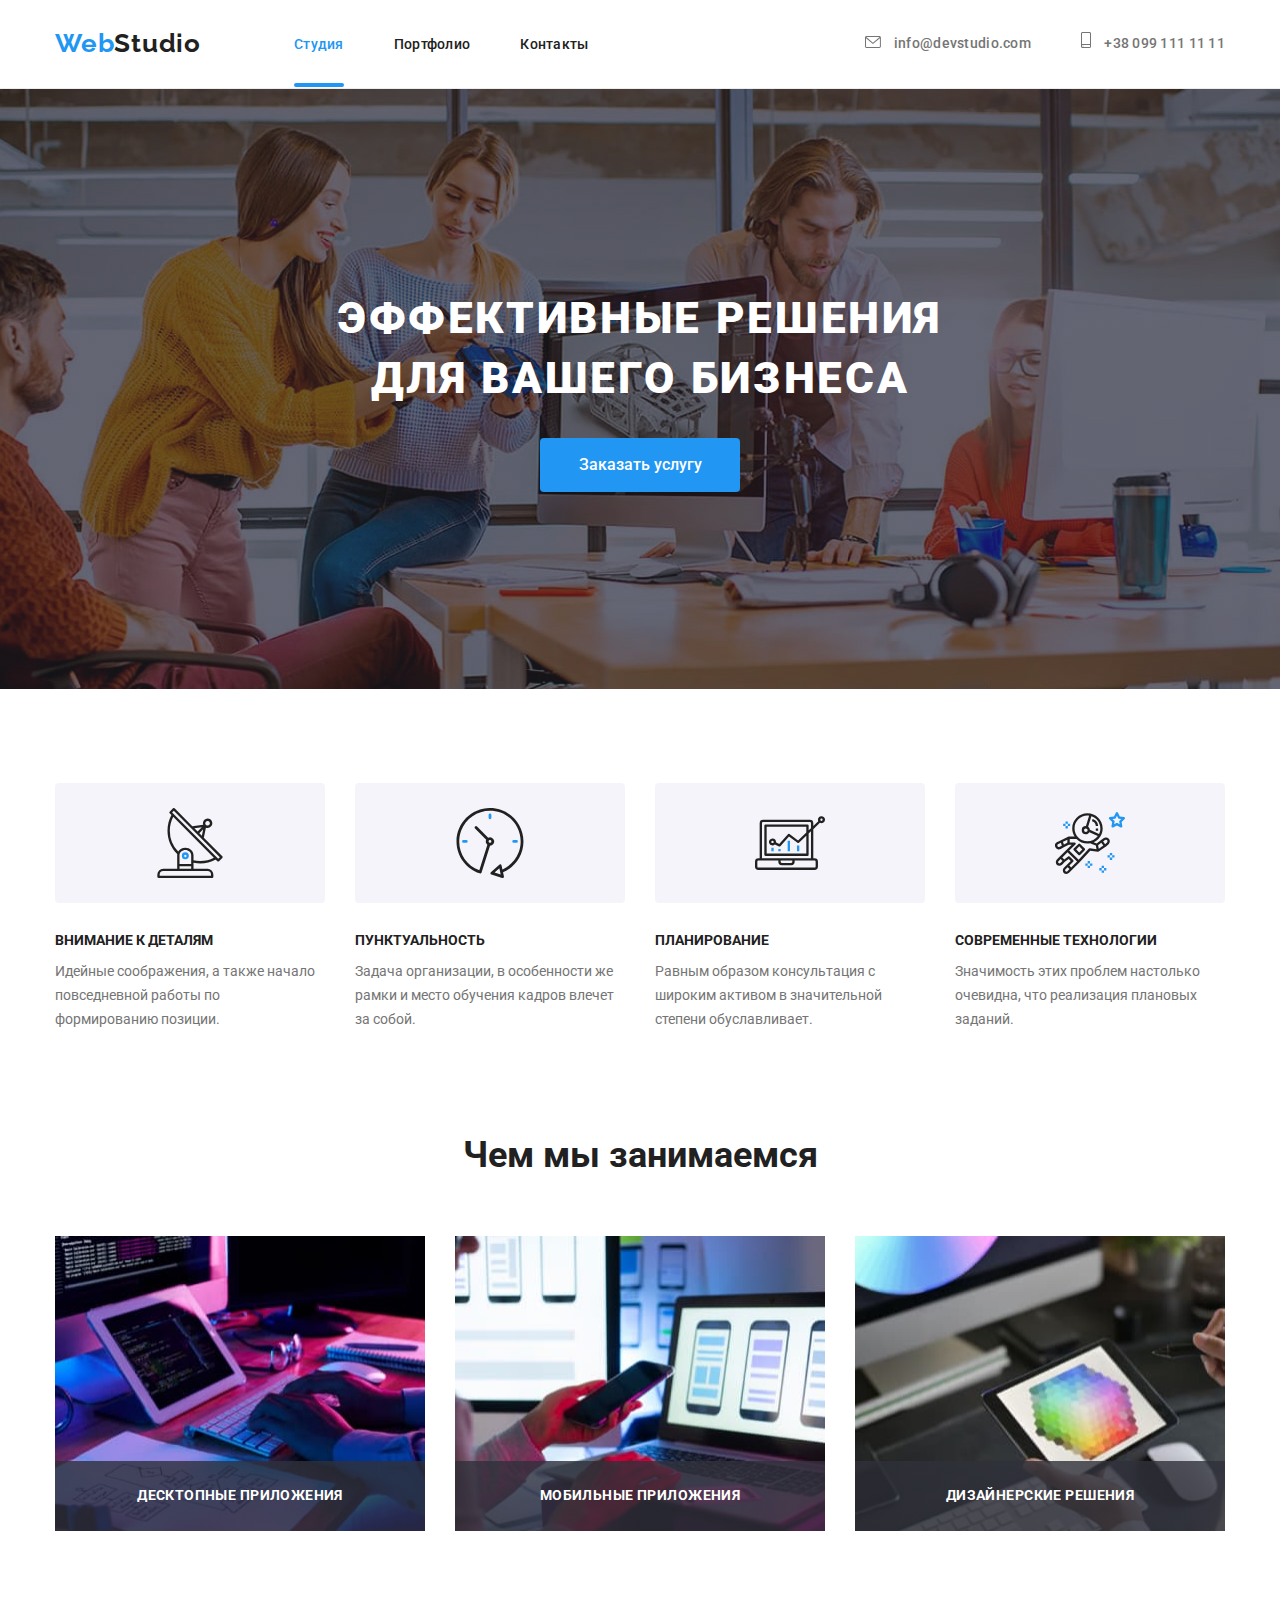
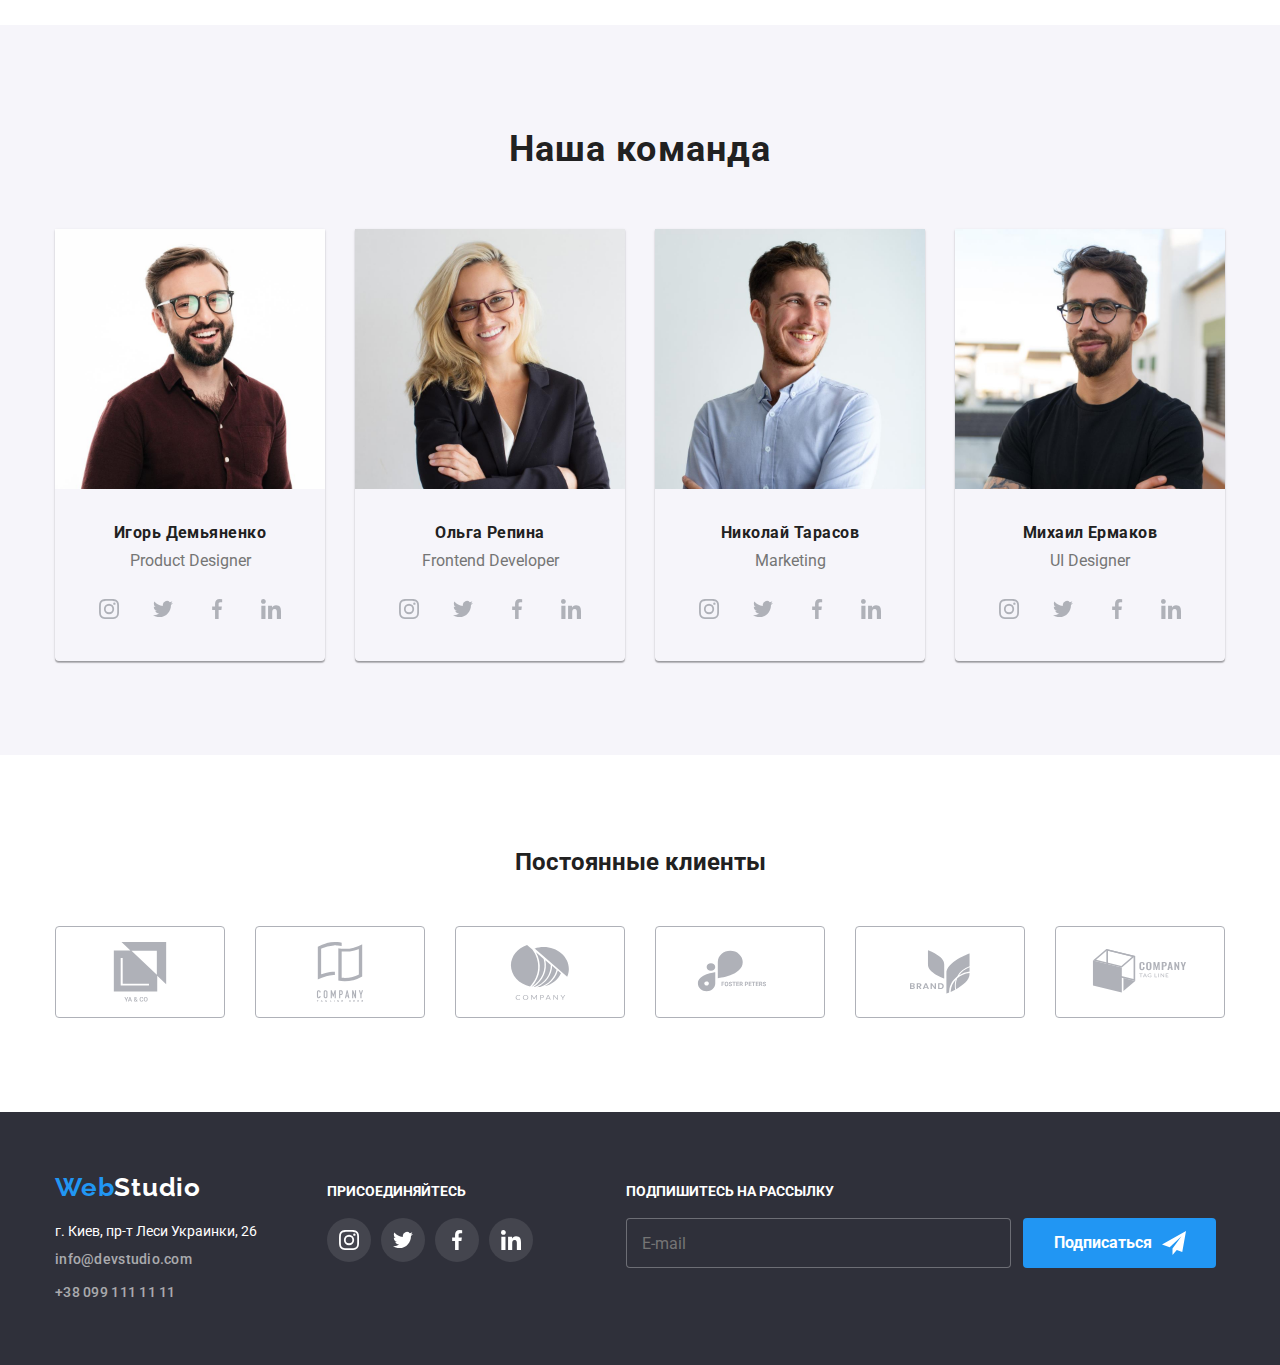
==== commit e9c48817: "scss(main+portfolio)" ====
--- a/index.html
+++ b/index.html
@@ -457,30 +457,30 @@
         <div class="invite-footer">
           <h2 class="invite-footer__title">присоединяйтесь</h2>
           <ul class="invite-footer__list list">
-            <li class="item">
-              <a class="social-link-invite" href="">
-                <svg width="20" height="20" class="social-link-invite__icon">
+            <li class="invite-footer__item">
+              <a class="invite-footer__social-link" href="">
+                <svg width="20" height="20" class="invite-footer__social-icon">
                   <use href="./images/sprite.svg#instagram1"></use>
                 </svg>
               </a>
             </li>
-            <li class="item">
-              <a class="social-link-invite" href="">
-                <svg width="20" height="20" class="social-link-invite__icon">
+            <li class="invite-footer__item">
+              <a class="invite-footer__social-link" href="">
+                <svg width="20" height="20" class="invite-footer__social-icon">
                   <use href="./images/sprite.svg#twitter1"></use>
                 </svg>
               </a>
             </li>
-            <li class="item">
-              <a class="social-link-invite" href="">
-                <svg width="20" height="20" class="social-link-invite__icon">
+            <li class="invite-footer__item">
+              <a class="invite-footer__social-link" href="">
+                <svg width="20" height="20" class="invite-footer__social-icon">
                   <use href="./images/sprite.svg#facebook1"></use>
                 </svg>
               </a>
             </li>
-            <li class="item">
-              <a class="social-link-invite" href="">
-                <svg width="20" height="20" class="social-link-invite__icon">
+            <li class="invite-footer__item">
+              <a class="invite-footer__social-link" href="">
+                <svg width="20" height="20" class="invite-footer__social-icon">
                   <use href="./images/sprite.svg#linkedin1"></use>
                 </svg>
               </a>
@@ -498,9 +498,9 @@
               placeholder="E-mail"
               class="footer-subscribe-form__input"
             />
-            <button class="button-footer" type="submit">
+            <button class="footer-subscribe-form__button" type="submit">
               Подписаться
-              <svg class="button-footer__icon" width="24" height="24">
+              <svg class="footer-subscribe-form__button-icon" width="24" height="24">
                 <use href="./images/sprite.svg#icon-send"></use>
               </svg>
             </button>
--- a/css/main.min.css
+++ b/css/main.min.css
@@ -1,2 +1,2 @@
-html{-webkit-box-sizing:border-box;box-sizing:border-box}*,*::before,*::after{-webkit-box-sizing:inherit;box-sizing:inherit}h1,h2,h3,p{margin:0}.navigate,.header-contact,.footer-contact-address-list,.differens-list,.what-are-we-doing-list,.team-list,.team-social,.our-clients-list,.modal-form__list{list-style:none;padding:0;margin:0}.visually-hidden{position:absolute;width:1px;height:1px;margin:-1px;border:0;padding:0;white-space:nowrap;-webkit-clip-path:inset(100%);clip-path:inset(100%);clip:rect(0 0 0 0);overflow:hidden}.what-are-we-doing-section,.section-team,.section-clients{padding-top:94px;padding-bottom:94px}body{font-family:"roboto", "sans-serif";background-color:var(--main-bg-color);color:#212121;margin:0}.header{border-bottom:1px solid #ececec}.header-container{display:-webkit-box;display:-ms-flexbox;display:flex;-webkit-box-align:center;-ms-flex-align:center;align-items:center}.container{width:1200px;margin:0 auto;padding-left:15px;padding-right:15px;text-align:center}.text-logo{color:#2196f3;font-family:raleway;font-weight:700;font-size:26px;line-height:1.2;letter-spacing:0.03em;text-decoration:none;margin-right:93px}.text-logo__black{color:#212121}.navigate{display:-webkit-box;display:-ms-flexbox;display:flex}.navigate__item:not(:last-child){margin-right:50px}.navigate__link{color:#212121;font-weight:500;font-size:14px;line-height:1.14;letter-spacing:0.02em;text-decoration:none;padding-top:32px;padding-bottom:32px;-webkit-transition:color cubic-bezier(0.4, 0, 0.2, 1) 250ms;transition:color cubic-bezier(0.4, 0, 0.2, 1) 250ms}.navigate__link:hover,.navigate__link:focus{color:#2196f3}.active{position:relative;color:#2196f3}.active::after{position:absolute;bottom:-3px;content:"";display:block;width:100%;height:4px;border-radius:2px;background-color:#2196f3}.header-contact{display:-webkit-box;display:-ms-flexbox;display:flex;margin-left:auto}.header-contact__item:not(:last-child){margin-right:50px}.header-contact__link{display:block;font-weight:500;font-size:14px;line-height:1.7;letter-spacing:0.02em;text-decoration:none;padding-top:32px;padding-bottom:32px;-webkit-transition:color 250ms cubic-bezier(0.4, 0, 0.2, 1);transition:color 250ms cubic-bezier(0.4, 0, 0.2, 1);color:#757575}.header-contact__link:focus,.header-contact__link:hover{color:#2196f3}.header-contact__icon{fill:currentColor;margin-right:10px;padding:0px;-webkit-transition:fill 250ms cubic-bezier(0.4, 0, 0.2, 1);transition:fill 250ms cubic-bezier(0.4, 0, 0.2, 1)}.header-contact__icon:hover{fill:#2196f3}.section-main{background-color:#2f303a;color:#fff;font-size:44px;line-height:1.36;font-weight:900;letter-spacing:0.06em;text-align:center;padding-top:200px;padding-bottom:200px;max-width:1600px;height:600px;margin-left:auto;margin-right:auto;background-image:-webkit-gradient(linear, left top, right top, from(rgba(47,48,58,0.4)), to(rgba(47,48,58,0.4))),url(../images/team-working.jpg);background-image:linear-gradient(to right, rgba(47,48,58,0.4), rgba(47,48,58,0.4)),url(../images/team-working.jpg);background-repeat:no-repeat;background-position:center;background-size:cover}.section-main__title{font-size:44px;font-size:44px;line-height:1.36;font-weight:900;letter-spacing:0.06em;text-transform:uppercase;text-align:center}.section-main__button{font-family:inherit;color:var(--title-text-color);border-color:transparent;font-weight:500;font-size:16px;line-height:1.87;cursor:pointer;text-decoration:none;padding:10px 32px;margin-top:30px;min-width:200px;min-height:50px;text-align:center;border-radius:4px;-webkit-transition:color 250ms cubic-bezier(0.4, 0, 0.2, 1),background-color 250ms cubic-bezier(0.4, 0, 0.2, 1),-webkit-box-shadow 250ms cubic-bezier(0.4, 0, 0.2, 1);transition:color 250ms cubic-bezier(0.4, 0, 0.2, 1),background-color 250ms cubic-bezier(0.4, 0, 0.2, 1),-webkit-box-shadow 250ms cubic-bezier(0.4, 0, 0.2, 1);transition:color 250ms cubic-bezier(0.4, 0, 0.2, 1),background-color 250ms cubic-bezier(0.4, 0, 0.2, 1),box-shadow 250ms cubic-bezier(0.4, 0, 0.2, 1);transition:color 250ms cubic-bezier(0.4, 0, 0.2, 1),background-color 250ms cubic-bezier(0.4, 0, 0.2, 1),box-shadow 250ms cubic-bezier(0.4, 0, 0.2, 1),-webkit-box-shadow 250ms cubic-bezier(0.4, 0, 0.2, 1);color:#fff;background-color:#2196f3}.section-main__button:hover,.section-main__button:focus{background-color:#188ce8}.footer{background-color:#2f303a;color:#fff;font-size:14px;display:block;padding-top:60px;padding-bottom:60px}.footer-container{width:1200px;margin:0 auto;padding-left:15px;padding-right:15px;display:-webkit-box;display:-ms-flexbox;display:flex;-webkit-box-align:baseline;-ms-flex-align:baseline;align-items:baseline}.footer-contact-block{margin-right:70px}.footer-contact-block__text-logo{display:block;margin-right:0;margin-bottom:20px}.text-logo--white-color{color:#fff}.footer-contact-address{display:block;font-style:normal}.footer-contact-address__phisical-address{color:#fff;text-align:left;margin-bottom:9px}.footer-contact-address-list{color:rgba(255,255,255,0.6);text-align:left;display:inline}.footer-contact-address-list__contact-item:not(:last-child){margin-bottom:9px}.footer-contact-address-list__contact-link{color:inherit;display:block;font-weight:500;font-size:14px;line-height:1.7;letter-spacing:0.02em;text-decoration:none;-webkit-transition:color 250ms cubic-bezier(0.4, 0, 0.2, 1);transition:color 250ms cubic-bezier(0.4, 0, 0.2, 1)}.footer-contact-address-list__contact-link:hover,.footer-contact-address-list__contact-link:focus{color:#2196f3}.input-mail-footer:focus{border-color:#2196f3;outline:none}.section-difference{padding-top:94px;padding-bottom:0px}.differens-list{display:-webkit-box;display:-ms-flexbox;display:flex;text-align:start;-webkit-box-pack:justify;-ms-flex-pack:justify;justify-content:space-between}.differens-list__item:not(:last-child){margin-right:30px}.differens-list__icon-box{width:270px;height:120px;background-size:content;background-repeat:no-repeat;background-color:#f5f4fa;border-radius:4px;background-position:center;margin-bottom:30px;display:-webkit-box;display:-ms-flexbox;display:flex;-webkit-box-align:center;-ms-flex-align:center;align-items:center;-webkit-box-pack:center;-ms-flex-pack:center;justify-content:center}.differens-list__title{color:#212121;line-height:1.14;font-size:14px;font-weight:700;text-transform:uppercase;margin-bottom:10px}.differens-list__paragraph{color:#757575;line-height:1.73;font-size:14px}.what-are-we-doing-section__title{margin-bottom:50px;font-weight:700;font-size:36px;line-height:1.67}.what-are-we-doing-list{display:-webkit-box;display:-ms-flexbox;display:flex;-webkit-box-pack:justify;-ms-flex-pack:justify;justify-content:space-between}.what-are-we-doing-list__item:not(:last-child){margin-right:30px}.what-are-we-doing-list__item{width:100%}.what-are-we-doing-list__thumb{position:relative;display:-webkit-box;display:-ms-flexbox;display:flex}.what-are-we-doing-list__text-box{width:100%;position:absolute;left:0;bottom:0;letter-spacing:3%;width:370px;height:70px;background-image:-webkit-gradient(linear, left top, right top, from(rgba(47,48,58,0.8)), to(rgba(47,48,58,0.8)));background-image:linear-gradient(to right, rgba(47,48,58,0.8), rgba(47,48,58,0.8))}.what-are-we-doing-list__text{text-transform:uppercase;color:#fff;font-size:14px;line-height:1.14;white-space:nowrap;letter-spacing:0.42px;position:absolute;top:50%;left:50%;-webkit-transform:translate(-50%, -50%);transform:translate(-50%, -50%)}.section-team{background-color:hwb(250 96% 2%)}.section-team__header{color:#212121;letter-spacing:0.03em;text-align:center;margin-bottom:50px;font-weight:700;font-size:36px;line-height:1.67}.team-list{display:-webkit-box;display:-ms-flexbox;display:flex;-webkit-box-align:center;-ms-flex-align:center;align-items:center}.team-list__item:not(:last-child){margin-right:30px}.team-list__item{-webkit-box-shadow:0px 1px 3px rgba(0,0,0,0.12),0px 1px 1px rgba(0,0,0,0.14),0px 2px 1px rgba(0,0,0,0.2);box-shadow:0px 1px 3px rgba(0,0,0,0.12),0px 1px 1px rgba(0,0,0,0.14),0px 2px 1px rgba(0,0,0,0.2);border-radius:0px 0px 4px 4px}.team-list__co-worker-info{padding-top:30px;padding-bottom:30px}.team-list__co-worker-name{margin-bottom:10px;color:#212121;font-size:16px;line-height:1.2;letter-spacing:0.03em;text-align:center}.team-list__co-worker-position{color:#757575;margin-bottom:16px}.team-social{display:-webkit-box;display:-ms-flexbox;display:flex;-webkit-box-pack:center;-ms-flex-pack:center;justify-content:center}.team-social__item:not(:last-child){margin-right:10px}.team-social__logo{width:44px;height:44px;border-radius:50%;display:-webkit-box;display:-ms-flexbox;display:flex;-webkit-box-pack:center;-ms-flex-pack:center;justify-content:center;-webkit-box-align:center;-ms-flex-align:center;align-items:center;color:#afb1b8;-webkit-transition:background-color 250ms cubic-bezier(0.4, 0, 0.2, 1),color 250ms cubic-bezier(0.4, 0, 0.2, 1);transition:background-color 250ms cubic-bezier(0.4, 0, 0.2, 1),color 250ms cubic-bezier(0.4, 0, 0.2, 1)}.team-social__logo:hover,.team-social__logo:focus{fill:currentColor;color:#fff;background-color:#2196f3}.team-social__icon{fill:currentColor}.section-clients__title{margin-bottom:50px}.our-clients-list{padding:none;display:-webkit-box;display:-ms-flexbox;display:flex}.our-clients-list__item:not(:last-child){margin-right:30px}.our-clients-list__link{width:170px;height:92px;display:-webkit-box;display:-ms-flexbox;display:flex;-webkit-box-pack:center;-ms-flex-pack:center;justify-content:center;-webkit-box-align:center;-ms-flex-align:center;align-items:center;border:1px solid #afb1b8;-webkit-box-sizing:border-box;box-sizing:border-box;border-radius:4px;color:#afb1b8;-webkit-transition:color 250ms cubic-bezier(0.4, 0, 0.2, 1),border 250ms cubic-bezier(0.4, 0, 0.2, 1);transition:color 250ms cubic-bezier(0.4, 0, 0.2, 1),border 250ms cubic-bezier(0.4, 0, 0.2, 1)}.our-clients-list__link:hover,.our-clients-list__link:focus{border:1px solid #2196f3;color:#2196f3}.our-clients-list__logo{fill:currentColor;border:currentColor}.backdrop{position:fixed;top:0;left:0;width:100%;height:100%;visibility:none;opacity:1;background-color:rgba(0,0,0,0.2);-webkit-transition:opacity 250ms cubic-bezier(0.4, 0, 0.2, 1),visibility 250ms cubic-bezier(0.4, 0, 0.2, 1);transition:opacity 250ms cubic-bezier(0.4, 0, 0.2, 1),visibility 250ms cubic-bezier(0.4, 0, 0.2, 1)}.backdrop.is-hidden{opacity:0;visibility:hidden;pointer-events:none}.is-hidden .modal{-webkit-transform:translate(-50%, -50%);transform:translate(-50%, -50%)}.modal{position:absolute;top:50%;left:50%;-webkit-transform:-50%,-50%;transform:-50%,-50%;width:528px;height:581px;background-color:#fff;-webkit-box-shadow:0px 1px 3px rgba(0,0,0,0.12),0px 1px 1px rgba(0,0,0,0.14),0px 2px 1px rgba(0,0,0,0.2);box-shadow:0px 1px 3px rgba(0,0,0,0.12),0px 1px 1px rgba(0,0,0,0.14),0px 2px 1px rgba(0,0,0,0.2);border-radius:4px;-webkit-transform:translate(-50%, -50%);transform:translate(-50%, -50%);-webkit-transition:-webkit-transform var(--duration) var(--timing-function);transition:-webkit-transform var(--duration) var(--timing-function);transition:transform var(--duration) var(--timing-function);transition:transform var(--duration) var(--timing-function), -webkit-transform var(--duration) var(--timing-function)}.modal__close-button{position:absolute;top:8px;right:8px;display:-webkit-box;display:-ms-flexbox;display:flex;-webkit-box-align:center;-ms-flex-align:center;align-items:center;-webkit-box-pack:center;-ms-flex-pack:center;justify-content:center;padding:0;width:30px;height:30px;background-color:#fff;border:1px solid rgba(0,0,0,0.1);border-radius:50%;cursor:pointer;-webkit-transition:fill 250ms cubic-bezier(0.4, 0, 0.2, 1);transition:fill 250ms cubic-bezier(0.4, 0, 0.2, 1)}.modal__close-button:hover,.modal__close-button:focus{fill:#2196f3}.modal__check-box-button{display:block;margin-top:30px;margin-left:auto;margin-right:auto;width:200px;height:50px;border-radius:4px;color:#fff;background-color:#2196f3;-webkit-box-shadow:0px 3px 2px rgba(0,0,0,0.1);box-shadow:0px 3px 2px rgba(0,0,0,0.1);-webkit-transition:background-color 250ms cubic-bezier(0.4, 0, 0.2, 1),outline 250ms cubic-bezier(0.4, 0, 0.2, 1);transition:background-color 250ms cubic-bezier(0.4, 0, 0.2, 1),outline 250ms cubic-bezier(0.4, 0, 0.2, 1)}.modal-form{width:528px;height:581px;outline:1px solid tomato;margin-left:auto;margin-right:auto;padding:40px}.modal-form__header{font-size:20px;font-weight:bold;margin-bottom:12px}.modal-form__list{width:448px;height:342px}.modal-form__item{display:-webkit-box;display:-ms-flexbox;display:flex;-webkit-box-orient:vertical;-webkit-box-direction:normal;-ms-flex-direction:column;flex-direction:column;font-size:12px;text-align:Left;color:#757575}.modal-form__item:not(:first-child){margin-top:10px}.modal-form__lable{color:#757575;margin-bottom:4px}.modal-form__input{height:40px;border-radius:4px;border-color:rgba(33,33,33,0.2);position:relative;padding-left:30px;-webkit-transition:border-color 250ms cubic-bezier(0.4, 0, 0.2, 1),outline 250ms cubic-bezier(0.4, 0, 0.2, 1);transition:border-color 250ms cubic-bezier(0.4, 0, 0.2, 1),outline 250ms cubic-bezier(0.4, 0, 0.2, 1)}.modal-form__modal-contact-icon{position:absolute;-webkit-transform:translateY(30px);transform:translateY(30px);left:50px;-webkit-transition:fill 250ms cubic-bezier(0.4, 0, 0.2, 1);transition:fill 250ms cubic-bezier(0.4, 0, 0.2, 1)}.modal-form__input:focus ~ .modal-form__modal-contact-icon{fill:#2196f3}.modal-form__input:focus,.modal-form__comment:focus{border-color:#2196f3;outline:none}.modal-form__comment{color:rgba(117,117,117,0.5);border-radius:4px;border-color:rgba(33,33,33,0.2);padding:12px 16px;resize:none;height:120px;width:448px;-webkit-transition:border-color 250ms cubic-bezier(0.4, 0, 0.2, 1),outline 250ms cubic-bezier(0.4, 0, 0.2, 1);transition:border-color 250ms cubic-bezier(0.4, 0, 0.2, 1),outline 250ms cubic-bezier(0.4, 0, 0.2, 1)}.check-box-modal{font-size:14px;margin-top:20px;margin-left:9px;display:-webkit-box;display:-ms-flexbox;display:flex;-webkit-box-pack:center;-ms-flex-pack:center;justify-content:center}.check-box-modal__text{display:-webkit-box;display:-ms-flexbox;display:flex;-webkit-box-align:center;-ms-flex-align:center;align-items:center}.check-box-modal__icon-check{margin-right:10px;-webkit-box-align:center;-ms-flex-align:center;align-items:center;display:block;width:15px;height:15px;border-radius:2px;border:2px solid #212121;-webkit-transition:border-color 250ms cubic-bezier(0.4, 0, 0.2, 1);transition:border-color 250ms cubic-bezier(0.4, 0, 0.2, 1)}.check-box-modal__checkbox:checked+.check-box-modal__icon-check{display:block;border-color:#2196f3;background-color:#2196f3;background-image:url(../images/check.svg);background-size:contain;background-origin:border-box}.check-box-modal__checkbox:focus+.check-box-modal__icon-check{border-color:#2196f3}.check-box-modal__link{margin-left:1em;color:#2196f3;text-decoration:underline}.check-box-modal__text{display:-webkit-box;display:-ms-flexbox;display:flex;-webkit-box-align:center;-ms-flex-align:center;align-items:center}.modal-form-button-submit{display:block;margin-top:30px;margin-left:auto;margin-right:auto;width:200px;height:50px;border-radius:4px;color:#fff;background-color:#2196f3;-webkit-box-shadow:0px 3px 2px rgba(0,0,0,0.1);box-shadow:0px 3px 2px rgba(0,0,0,0.1);-webkit-transition:background-color 250ms cubic-bezier(0.4, 0, 0.2, 1),outline 250ms cubic-bezier(0.4, 0, 0.2, 1);transition:background-color 250ms cubic-bezier(0.4, 0, 0.2, 1),outline 250ms cubic-bezier(0.4, 0, 0.2, 1)}.modal-form-button-submit:hover,.modal-form-button-submit:focus{background-color:#188ce8;outline:none}
+html{-webkit-box-sizing:border-box;box-sizing:border-box}*,*::before,*::after{-webkit-box-sizing:inherit;box-sizing:inherit}h1,h2,h3,p{margin:0}.navigate,.header-contact,.footer-contact-address-list,.invite-footer__list,.differens-list,.what-are-we-doing-list,.team-list,.team-social,.our-clients-list,.modal-form__list,.examples__filter-list,.examples__card-list{list-style:none;padding:0;margin:0}.visually-hidden{position:absolute;width:1px;height:1px;margin:-1px;border:0;padding:0;white-space:nowrap;-webkit-clip-path:inset(100%);clip-path:inset(100%);clip:rect(0 0 0 0);overflow:hidden}.examples__container{width:1200px;margin:0 auto;padding-left:15px;padding-right:15px;text-align:center}.what-are-we-doing-section,.section-team,.section-clients,.examples{padding-top:94px;padding-bottom:94px}body{font-family:"roboto", "sans-serif";background-color:var(--main-bg-color);color:#212121;margin:0}.header{border-bottom:1px solid #ececec}.header-container{display:-webkit-box;display:-ms-flexbox;display:flex;-webkit-box-align:center;-ms-flex-align:center;align-items:center}.container{width:1200px;margin:0 auto;padding-left:15px;padding-right:15px;text-align:center}.text-logo{color:#2196f3;font-family:raleway;font-weight:700;font-size:26px;line-height:1.2;letter-spacing:0.03em;text-decoration:none;margin-right:93px}.text-logo__black{color:#212121}.navigate{display:-webkit-box;display:-ms-flexbox;display:flex}.navigate__item:not(:last-child){margin-right:50px}.navigate__link{color:#212121;font-weight:500;font-size:14px;line-height:1.14;letter-spacing:0.02em;text-decoration:none;padding-top:32px;padding-bottom:32px;-webkit-transition:color cubic-bezier(0.4, 0, 0.2, 1) 250ms;transition:color cubic-bezier(0.4, 0, 0.2, 1) 250ms}.navigate__link:hover,.navigate__link:focus{color:#2196f3}.active{position:relative;color:#2196f3}.active::after{position:absolute;bottom:-3px;content:"";display:block;width:100%;height:4px;border-radius:2px;background-color:#2196f3}.header-contact{display:-webkit-box;display:-ms-flexbox;display:flex;margin-left:auto}.header-contact__item:not(:last-child){margin-right:50px}.header-contact__link{display:block;font-weight:500;font-size:14px;line-height:1.7;letter-spacing:0.02em;text-decoration:none;padding-top:32px;padding-bottom:32px;-webkit-transition:color 250ms cubic-bezier(0.4, 0, 0.2, 1);transition:color 250ms cubic-bezier(0.4, 0, 0.2, 1);color:#757575}.header-contact__link:focus,.header-contact__link:hover{color:#2196f3}.header-contact__icon{fill:currentColor;margin-right:10px;padding:0px;-webkit-transition:fill 250ms cubic-bezier(0.4, 0, 0.2, 1);transition:fill 250ms cubic-bezier(0.4, 0, 0.2, 1)}.header-contact__icon:hover{fill:#2196f3}.section-main{background-color:#2f303a;color:#fff;font-size:44px;line-height:1.36;font-weight:900;letter-spacing:0.06em;text-align:center;padding-top:200px;padding-bottom:200px;max-width:1600px;height:600px;margin-left:auto;margin-right:auto;background-image:-webkit-gradient(linear, left top, right top, from(rgba(47,48,58,0.4)), to(rgba(47,48,58,0.4))),url(../images/team-working.jpg);background-image:linear-gradient(to right, rgba(47,48,58,0.4), rgba(47,48,58,0.4)),url(../images/team-working.jpg);background-repeat:no-repeat;background-position:center;background-size:cover}.section-main__title{font-size:44px;font-size:44px;line-height:1.36;font-weight:900;letter-spacing:0.06em;text-transform:uppercase;text-align:center}.section-main__button{font-family:inherit;color:var(--title-text-color);border-color:transparent;font-weight:500;font-size:16px;line-height:1.87;cursor:pointer;text-decoration:none;padding:10px 32px;margin-top:30px;min-width:200px;min-height:50px;text-align:center;border-radius:4px;-webkit-transition:color 250ms cubic-bezier(0.4, 0, 0.2, 1),background-color 250ms cubic-bezier(0.4, 0, 0.2, 1),-webkit-box-shadow 250ms cubic-bezier(0.4, 0, 0.2, 1);transition:color 250ms cubic-bezier(0.4, 0, 0.2, 1),background-color 250ms cubic-bezier(0.4, 0, 0.2, 1),-webkit-box-shadow 250ms cubic-bezier(0.4, 0, 0.2, 1);transition:color 250ms cubic-bezier(0.4, 0, 0.2, 1),background-color 250ms cubic-bezier(0.4, 0, 0.2, 1),box-shadow 250ms cubic-bezier(0.4, 0, 0.2, 1);transition:color 250ms cubic-bezier(0.4, 0, 0.2, 1),background-color 250ms cubic-bezier(0.4, 0, 0.2, 1),box-shadow 250ms cubic-bezier(0.4, 0, 0.2, 1),-webkit-box-shadow 250ms cubic-bezier(0.4, 0, 0.2, 1);color:#fff;background-color:#2196f3}.section-main__button:hover,.section-main__button:focus{background-color:#188ce8}.footer{background-color:#2f303a;color:#fff;font-size:14px;display:block;padding-top:60px;padding-bottom:60px}.footer-container{width:1200px;margin:0 auto;padding-left:15px;padding-right:15px;display:-webkit-box;display:-ms-flexbox;display:flex;-webkit-box-align:baseline;-ms-flex-align:baseline;align-items:baseline}.footer-contact-block{margin-right:70px}.footer-contact-block__text-logo{display:block;margin-right:0;margin-bottom:20px}.text-logo--white-color{color:#fff}.footer-contact-address{display:block;font-style:normal}.footer-contact-address__phisical-address{color:#fff;text-align:left;margin-bottom:9px}.footer-contact-address-list{color:rgba(255,255,255,0.6);text-align:left;display:inline}.footer-contact-address-list__contact-item:not(:last-child){margin-bottom:9px}.footer-contact-address-list__contact-link{color:inherit;display:block;font-weight:500;font-size:14px;line-height:1.7;letter-spacing:0.02em;text-decoration:none;-webkit-transition:color 250ms cubic-bezier(0.4, 0, 0.2, 1);transition:color 250ms cubic-bezier(0.4, 0, 0.2, 1)}.footer-contact-address-list__contact-link:hover,.footer-contact-address-list__contact-link:focus{color:#2196f3}.input-mail-footer:focus{border-color:#2196f3;outline:none}.invite-footer__title{line-height:100%;text-transform:uppercase;font-size:14px;font-weight:bold;margin-bottom:20px;text-align:left}.invite-footer__list{display:-webkit-box;display:-ms-flexbox;display:flex}.invite-footer__item:not(:last-child){margin-right:10px}.invite-footer__social-link{width:44px;height:44px;border-radius:50%;display:-webkit-box;display:-ms-flexbox;display:flex;-webkit-box-pack:center;-ms-flex-pack:center;justify-content:center;-webkit-box-align:center;-ms-flex-align:center;align-items:center;background-color:rgba(255,255,255,0.1);fill:#fff;-webkit-transition:fill 250ms cubic-bezier(0.4, 0, 0.2, 1);transition:fill 250ms cubic-bezier(0.4, 0, 0.2, 1);-webkit-transition:background-color 250ms cubic-bezier(0.4, 0, 0.2, 1);transition:background-color 250ms cubic-bezier(0.4, 0, 0.2, 1)}.invite-footer__social-link:hover,.invite-footer__social-link:focus{background-color:#2196f3;fill:#fff}.invite-footer__social-icon{color:currentColor}.footer-subscribe-form{display:-webkit-box;display:-ms-flexbox;display:flex;-webkit-box-orient:vertical;-webkit-box-direction:normal;-ms-flex-direction:column;flex-direction:column;-webkit-box-align:start;-ms-flex-align:start;align-items:flex-start;margin-left:93px}.footer-subscribe-form__title{line-height:100%;text-transform:uppercase;font-size:14px;font-weight:bold;margin-bottom:20px;text-align:left}.footer-subscribe-form__block{display:-webkit-box;display:-ms-flexbox;display:flex}.footer-subscribe-form__input{font-size:16px;color:#757575;padding-left:15px;height:50px;width:385px;background-color:#2f303a;border:1px solid rgba(255,255,255,0.3);border-radius:4px;-webkit-transition:border-color 250ms cubic-bezier(0.4, 0, 0.2, 1),outline 250ms cubic-bezier(0.4, 0, 0.2, 1);transition:border-color 250ms cubic-bezier(0.4, 0, 0.2, 1),outline 250ms cubic-bezier(0.4, 0, 0.2, 1)}.footer-subscribe-form__input:focus{border-color:#2196f3;outline:none}.footer-subscribe-form__button{display:-webkit-box;display:-ms-flexbox;display:flex;padding-left:29px;padding-right:28px;padding-top:10px;padding-bottom:10px;margin-left:12px;-webkit-box-align:center;-ms-flex-align:center;align-items:center;-webkit-box-pack:center;-ms-flex-pack:center;justify-content:center;background-color:#2196f3;border-radius:4px;border-color:transparent;color:#fff;font-size:16px;font-weight:bold;line-height:1.6;-webkit-transition:color 250ms cubic-bezier(0.4, 0, 0.2, 1),background-color 250ms cubic-bezier(0.4, 0, 0.2, 1),-webkit-box-shadow 250ms cubic-bezier(0.4, 0, 0.2, 1);transition:color 250ms cubic-bezier(0.4, 0, 0.2, 1),background-color 250ms cubic-bezier(0.4, 0, 0.2, 1),-webkit-box-shadow 250ms cubic-bezier(0.4, 0, 0.2, 1);transition:color 250ms cubic-bezier(0.4, 0, 0.2, 1),background-color 250ms cubic-bezier(0.4, 0, 0.2, 1),box-shadow 250ms cubic-bezier(0.4, 0, 0.2, 1);transition:color 250ms cubic-bezier(0.4, 0, 0.2, 1),background-color 250ms cubic-bezier(0.4, 0, 0.2, 1),box-shadow 250ms cubic-bezier(0.4, 0, 0.2, 1),-webkit-box-shadow 250ms cubic-bezier(0.4, 0, 0.2, 1)}.footer-subscribe-form__button:focus,.footer-subscribe-form__button:hover{background-color:#188ce8;-webkit-box-shadow:0px 3px 2px rgba(0,0,0,0.1);box-shadow:0px 3px 2px rgba(0,0,0,0.1)}.footer-subscribe-form__button-icon{margin-left:10px;fill:currentColor}.section-difference{padding-top:94px;padding-bottom:0px}.differens-list{display:-webkit-box;display:-ms-flexbox;display:flex;text-align:start;-webkit-box-pack:justify;-ms-flex-pack:justify;justify-content:space-between}.differens-list__item:not(:last-child){margin-right:30px}.differens-list__icon-box{width:270px;height:120px;background-size:content;background-repeat:no-repeat;background-color:#f5f4fa;border-radius:4px;background-position:center;margin-bottom:30px;display:-webkit-box;display:-ms-flexbox;display:flex;-webkit-box-align:center;-ms-flex-align:center;align-items:center;-webkit-box-pack:center;-ms-flex-pack:center;justify-content:center}.differens-list__title{color:#212121;line-height:1.14;font-size:14px;font-weight:700;text-transform:uppercase;margin-bottom:10px}.differens-list__paragraph{color:#757575;line-height:1.73;font-size:14px}.what-are-we-doing-section__title{margin-bottom:50px;font-weight:700;font-size:36px;line-height:1.67}.what-are-we-doing-list{display:-webkit-box;display:-ms-flexbox;display:flex;-webkit-box-pack:justify;-ms-flex-pack:justify;justify-content:space-between}.what-are-we-doing-list__item:not(:last-child){margin-right:30px}.what-are-we-doing-list__item{width:100%}.what-are-we-doing-list__thumb{position:relative;display:-webkit-box;display:-ms-flexbox;display:flex}.what-are-we-doing-list__text-box{width:100%;position:absolute;left:0;bottom:0;letter-spacing:3%;width:370px;height:70px;background-image:-webkit-gradient(linear, left top, right top, from(rgba(47,48,58,0.8)), to(rgba(47,48,58,0.8)));background-image:linear-gradient(to right, rgba(47,48,58,0.8), rgba(47,48,58,0.8))}.what-are-we-doing-list__text{text-transform:uppercase;color:#fff;font-size:14px;line-height:1.14;white-space:nowrap;letter-spacing:0.42px;position:absolute;top:50%;left:50%;-webkit-transform:translate(-50%, -50%);transform:translate(-50%, -50%)}.section-team{background-color:hwb(250 96% 2%)}.section-team__header{color:#212121;letter-spacing:0.03em;text-align:center;margin-bottom:50px;font-weight:700;font-size:36px;line-height:1.67}.team-list{display:-webkit-box;display:-ms-flexbox;display:flex;-webkit-box-align:center;-ms-flex-align:center;align-items:center}.team-list__item:not(:last-child){margin-right:30px}.team-list__item{-webkit-box-shadow:0px 1px 3px rgba(0,0,0,0.12),0px 1px 1px rgba(0,0,0,0.14),0px 2px 1px rgba(0,0,0,0.2);box-shadow:0px 1px 3px rgba(0,0,0,0.12),0px 1px 1px rgba(0,0,0,0.14),0px 2px 1px rgba(0,0,0,0.2);border-radius:0px 0px 4px 4px}.team-list__co-worker-info{padding-top:30px;padding-bottom:30px}.team-list__co-worker-name{margin-bottom:10px;color:#212121;font-size:16px;line-height:1.2;letter-spacing:0.03em;text-align:center}.team-list__co-worker-position{color:#757575;margin-bottom:16px}.team-social{display:-webkit-box;display:-ms-flexbox;display:flex;-webkit-box-pack:center;-ms-flex-pack:center;justify-content:center}.team-social__item:not(:last-child){margin-right:10px}.team-social__logo{width:44px;height:44px;border-radius:50%;display:-webkit-box;display:-ms-flexbox;display:flex;-webkit-box-pack:center;-ms-flex-pack:center;justify-content:center;-webkit-box-align:center;-ms-flex-align:center;align-items:center;color:#afb1b8;-webkit-transition:background-color 250ms cubic-bezier(0.4, 0, 0.2, 1),color 250ms cubic-bezier(0.4, 0, 0.2, 1);transition:background-color 250ms cubic-bezier(0.4, 0, 0.2, 1),color 250ms cubic-bezier(0.4, 0, 0.2, 1)}.team-social__logo:hover,.team-social__logo:focus{fill:currentColor;color:#fff;background-color:#2196f3}.team-social__icon{fill:currentColor}.section-clients__title{margin-bottom:50px}.our-clients-list{padding:none;display:-webkit-box;display:-ms-flexbox;display:flex}.our-clients-list__item:not(:last-child){margin-right:30px}.our-clients-list__link{width:170px;height:92px;display:-webkit-box;display:-ms-flexbox;display:flex;-webkit-box-pack:center;-ms-flex-pack:center;justify-content:center;-webkit-box-align:center;-ms-flex-align:center;align-items:center;border:1px solid #afb1b8;-webkit-box-sizing:border-box;box-sizing:border-box;border-radius:4px;color:#afb1b8;-webkit-transition:color 250ms cubic-bezier(0.4, 0, 0.2, 1),border 250ms cubic-bezier(0.4, 0, 0.2, 1);transition:color 250ms cubic-bezier(0.4, 0, 0.2, 1),border 250ms cubic-bezier(0.4, 0, 0.2, 1)}.our-clients-list__link:hover,.our-clients-list__link:focus{border:1px solid #2196f3;color:#2196f3}.our-clients-list__logo{fill:currentColor;border:currentColor}.backdrop{position:fixed;top:0;left:0;width:100%;height:100%;visibility:none;opacity:1;background-color:rgba(0,0,0,0.2);-webkit-transition:opacity 250ms cubic-bezier(0.4, 0, 0.2, 1),visibility 250ms cubic-bezier(0.4, 0, 0.2, 1);transition:opacity 250ms cubic-bezier(0.4, 0, 0.2, 1),visibility 250ms cubic-bezier(0.4, 0, 0.2, 1)}.backdrop.is-hidden{opacity:0;visibility:hidden;pointer-events:none}.is-hidden .modal{-webkit-transform:translate(-50%, -50%);transform:translate(-50%, -50%)}.modal{position:absolute;top:50%;left:50%;-webkit-transform:-50%,-50%;transform:-50%,-50%;width:528px;height:581px;background-color:#fff;-webkit-box-shadow:0px 1px 3px rgba(0,0,0,0.12),0px 1px 1px rgba(0,0,0,0.14),0px 2px 1px rgba(0,0,0,0.2);box-shadow:0px 1px 3px rgba(0,0,0,0.12),0px 1px 1px rgba(0,0,0,0.14),0px 2px 1px rgba(0,0,0,0.2);border-radius:4px;-webkit-transform:translate(-50%, -50%);transform:translate(-50%, -50%);-webkit-transition:-webkit-transform var(--duration) var(--timing-function);transition:-webkit-transform var(--duration) var(--timing-function);transition:transform var(--duration) var(--timing-function);transition:transform var(--duration) var(--timing-function), -webkit-transform var(--duration) var(--timing-function)}.modal__close-button{position:absolute;top:8px;right:8px;display:-webkit-box;display:-ms-flexbox;display:flex;-webkit-box-align:center;-ms-flex-align:center;align-items:center;-webkit-box-pack:center;-ms-flex-pack:center;justify-content:center;padding:0;width:30px;height:30px;background-color:#fff;border:1px solid rgba(0,0,0,0.1);border-radius:50%;cursor:pointer;-webkit-transition:fill 250ms cubic-bezier(0.4, 0, 0.2, 1);transition:fill 250ms cubic-bezier(0.4, 0, 0.2, 1)}.modal__close-button:hover,.modal__close-button:focus{fill:#2196f3}.modal__check-box-button{display:block;margin-top:30px;margin-left:auto;margin-right:auto;width:200px;height:50px;border-radius:4px;color:#fff;background-color:#2196f3;-webkit-box-shadow:0px 3px 2px rgba(0,0,0,0.1);box-shadow:0px 3px 2px rgba(0,0,0,0.1);-webkit-transition:background-color 250ms cubic-bezier(0.4, 0, 0.2, 1),outline 250ms cubic-bezier(0.4, 0, 0.2, 1);transition:background-color 250ms cubic-bezier(0.4, 0, 0.2, 1),outline 250ms cubic-bezier(0.4, 0, 0.2, 1)}.modal-form{width:528px;height:581px;outline:1px solid tomato;margin-left:auto;margin-right:auto;padding:40px}.modal-form__header{font-size:20px;font-weight:bold;margin-bottom:12px}.modal-form__list{width:448px;height:342px}.modal-form__item{display:-webkit-box;display:-ms-flexbox;display:flex;-webkit-box-orient:vertical;-webkit-box-direction:normal;-ms-flex-direction:column;flex-direction:column;font-size:12px;text-align:Left;color:#757575}.modal-form__item:not(:first-child){margin-top:10px}.modal-form__lable{color:#757575;margin-bottom:4px}.modal-form__input{height:40px;border-radius:4px;border-color:rgba(33,33,33,0.2);position:relative;padding-left:30px;-webkit-transition:border-color 250ms cubic-bezier(0.4, 0, 0.2, 1),outline 250ms cubic-bezier(0.4, 0, 0.2, 1);transition:border-color 250ms cubic-bezier(0.4, 0, 0.2, 1),outline 250ms cubic-bezier(0.4, 0, 0.2, 1)}.modal-form__modal-contact-icon{position:absolute;-webkit-transform:translateY(30px);transform:translateY(30px);left:50px;-webkit-transition:fill 250ms cubic-bezier(0.4, 0, 0.2, 1);transition:fill 250ms cubic-bezier(0.4, 0, 0.2, 1)}.modal-form__input:focus ~ .modal-form__modal-contact-icon{fill:#2196f3}.modal-form__input:focus,.modal-form__comment:focus{border-color:#2196f3;outline:none}.modal-form__comment{color:rgba(117,117,117,0.5);border-radius:4px;border-color:rgba(33,33,33,0.2);padding:12px 16px;resize:none;height:120px;width:448px;-webkit-transition:border-color 250ms cubic-bezier(0.4, 0, 0.2, 1),outline 250ms cubic-bezier(0.4, 0, 0.2, 1);transition:border-color 250ms cubic-bezier(0.4, 0, 0.2, 1),outline 250ms cubic-bezier(0.4, 0, 0.2, 1)}.check-box-modal{font-size:14px;margin-top:20px;margin-left:9px;display:-webkit-box;display:-ms-flexbox;display:flex;-webkit-box-pack:center;-ms-flex-pack:center;justify-content:center}.check-box-modal__text{display:-webkit-box;display:-ms-flexbox;display:flex;-webkit-box-align:center;-ms-flex-align:center;align-items:center}.check-box-modal__icon-check{margin-right:10px;-webkit-box-align:center;-ms-flex-align:center;align-items:center;display:block;width:15px;height:15px;border-radius:2px;border:2px solid #212121;-webkit-transition:border-color 250ms cubic-bezier(0.4, 0, 0.2, 1);transition:border-color 250ms cubic-bezier(0.4, 0, 0.2, 1)}.check-box-modal__checkbox:checked+.check-box-modal__icon-check{display:block;border-color:#2196f3;background-color:#2196f3;background-image:url(../images/check.svg);background-size:contain;background-origin:border-box}.check-box-modal__checkbox:focus+.check-box-modal__icon-check{border-color:#2196f3}.check-box-modal__link{margin-left:1em;color:#2196f3;text-decoration:underline}.check-box-modal__text{display:-webkit-box;display:-ms-flexbox;display:flex;-webkit-box-align:center;-ms-flex-align:center;align-items:center}.modal-form-button-submit{display:block;margin-top:30px;margin-left:auto;margin-right:auto;width:200px;height:50px;border-radius:4px;color:#fff;background-color:#2196f3;-webkit-box-shadow:0px 3px 2px rgba(0,0,0,0.1);box-shadow:0px 3px 2px rgba(0,0,0,0.1);-webkit-transition:background-color 250ms cubic-bezier(0.4, 0, 0.2, 1),outline 250ms cubic-bezier(0.4, 0, 0.2, 1);transition:background-color 250ms cubic-bezier(0.4, 0, 0.2, 1),outline 250ms cubic-bezier(0.4, 0, 0.2, 1)}.modal-form-button-submit:hover,.modal-form-button-submit:focus{background-color:#188ce8;outline:none}.examples__container{width:1200px;margin:0 auto;padding-left:15px;padding-right:15px;text-align:center}.examples__filter-list{margin-bottom:50px;display:-webkit-box;display:-ms-flexbox;display:flex;-webkit-box-pack:center;-ms-flex-pack:center;justify-content:center}.examples__filter-item{-webkit-box-shadow:250ms cubic-bezier(0.4, 0, 0.2, 1);box-shadow:250ms cubic-bezier(0.4, 0, 0.2, 1)}.examples__filter-item:not(:last-child){margin-right:8px}.examples__filter-button{font-family:inherit;color:#212121;background-color:hwb(250 96% 2%);border-color:transparent;font-weight:500;font-size:16px;line-height:1.87;cursor:pointer;text-align:center;padding:6px 22px;border-radius:4px;-webkit-transition:color 250ms cubic-bezier(0.4, 0, 0.2, 1),background-color 250ms cubic-bezier(0.4, 0, 0.2, 1),-webkit-box-shadow 250ms cubic-bezier(0.4, 0, 0.2, 1);transition:color 250ms cubic-bezier(0.4, 0, 0.2, 1),background-color 250ms cubic-bezier(0.4, 0, 0.2, 1),-webkit-box-shadow 250ms cubic-bezier(0.4, 0, 0.2, 1);transition:color 250ms cubic-bezier(0.4, 0, 0.2, 1),background-color 250ms cubic-bezier(0.4, 0, 0.2, 1),box-shadow 250ms cubic-bezier(0.4, 0, 0.2, 1);transition:color 250ms cubic-bezier(0.4, 0, 0.2, 1),background-color 250ms cubic-bezier(0.4, 0, 0.2, 1),box-shadow 250ms cubic-bezier(0.4, 0, 0.2, 1),-webkit-box-shadow 250ms cubic-bezier(0.4, 0, 0.2, 1)}.examples__filter-button:focus,.examples__filter-button:hover{color:hwb(250 96% 2%);background-color:#2196f3}.examples__card-list{display:-webkit-box;display:-ms-flexbox;display:flex;-ms-flex-wrap:wrap;flex-wrap:wrap;margin-top:-30px;margin-left:-30px}.examples__item{width:370px;margin-top:30px;margin-left:30px}.examples__link{display:block;text-decoration:none;-webkit-transition:-webkit-box-shadow cubic-bezier(0.4, 0, 0.2, 1) 250ms;transition:-webkit-box-shadow cubic-bezier(0.4, 0, 0.2, 1) 250ms;transition:box-shadow cubic-bezier(0.4, 0, 0.2, 1) 250ms;transition:box-shadow cubic-bezier(0.4, 0, 0.2, 1) 250ms, -webkit-box-shadow cubic-bezier(0.4, 0, 0.2, 1) 250ms}.examples__link:hover .examples__overlay,.examples__link:focus .examples__overlay{-webkit-transform:translateY(0);transform:translateY(0)}.examples__box{position:relative;overflow:hidden}.examples__image{display:block;max-width:100%;height:auto}.examples__overlay{background-image:-webkit-gradient(linear, left top, right top, from(rgba(33,150,243,0.9)), to(rgba(33,150,243,0.9)));background-image:linear-gradient(to right, rgba(33,150,243,0.9), rgba(33,150,243,0.9));position:absolute;bottom:-1px;width:100%;height:100%;-webkit-transform:translateY(100%);transform:translateY(100%);-webkit-transition:-webkit-transform 250ms cubic-bezier(0.4, 0, 0.2, 1);transition:-webkit-transform 250ms cubic-bezier(0.4, 0, 0.2, 1);transition:transform 250ms cubic-bezier(0.4, 0, 0.2, 1);transition:transform 250ms cubic-bezier(0.4, 0, 0.2, 1), -webkit-transform 250ms cubic-bezier(0.4, 0, 0.2, 1)}.examples__overlay-text{padding:63px 24px;color:#fff;text-align:left;font-size:18px;line-height:1.875;letter-spacing:0.03em}.examples__title-box{border-bottom:1px solid #eee;border-left:1px solid #eee;border-right:1px solid #eee;padding:20px 24px}.examples__product-name{color:#212121;font-weight:700;font-size:18px;line-height:2;letter-spacing:0.06em;text-align:left;margin-bottom:4px}.examples__product-type{color:#757575;font-size:16px;line-height:1.875;letter-spacing:0.03em;text-align:left}
 /*# sourceMappingURL=main.min.css.map */